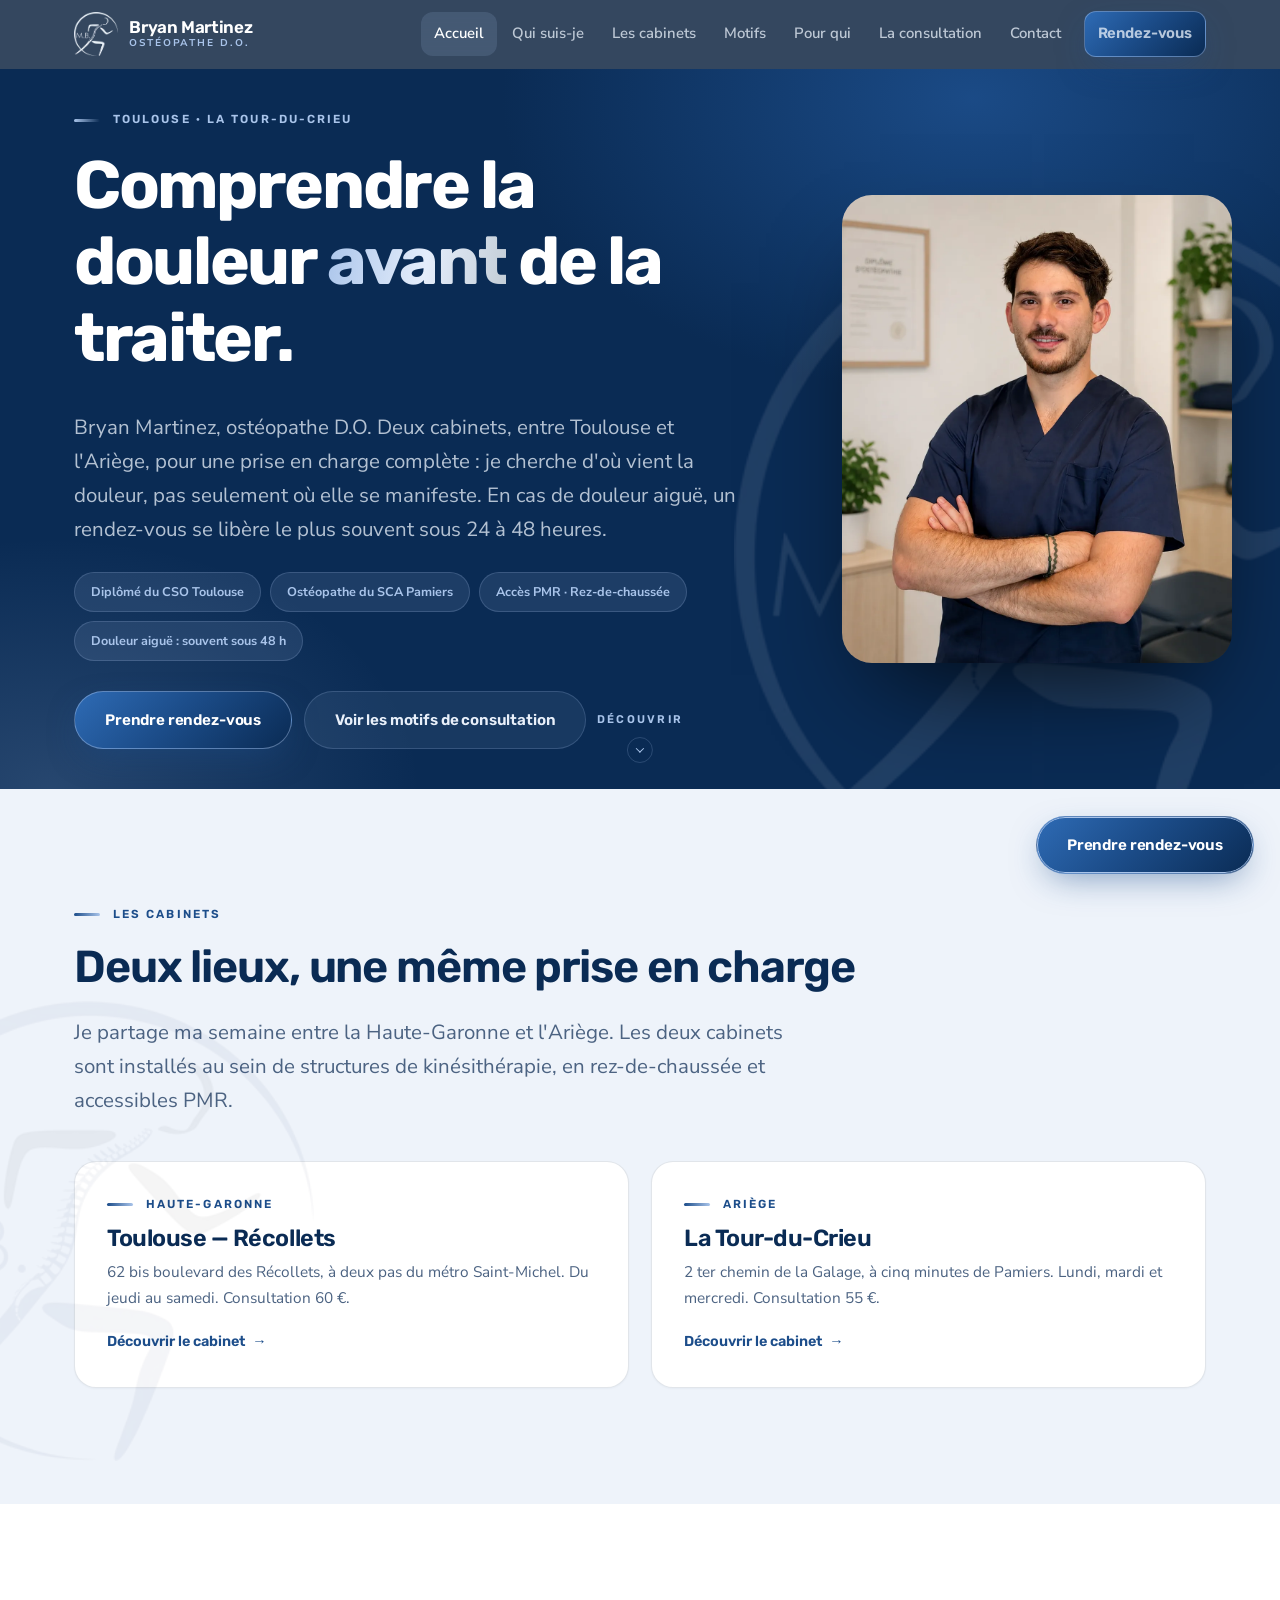
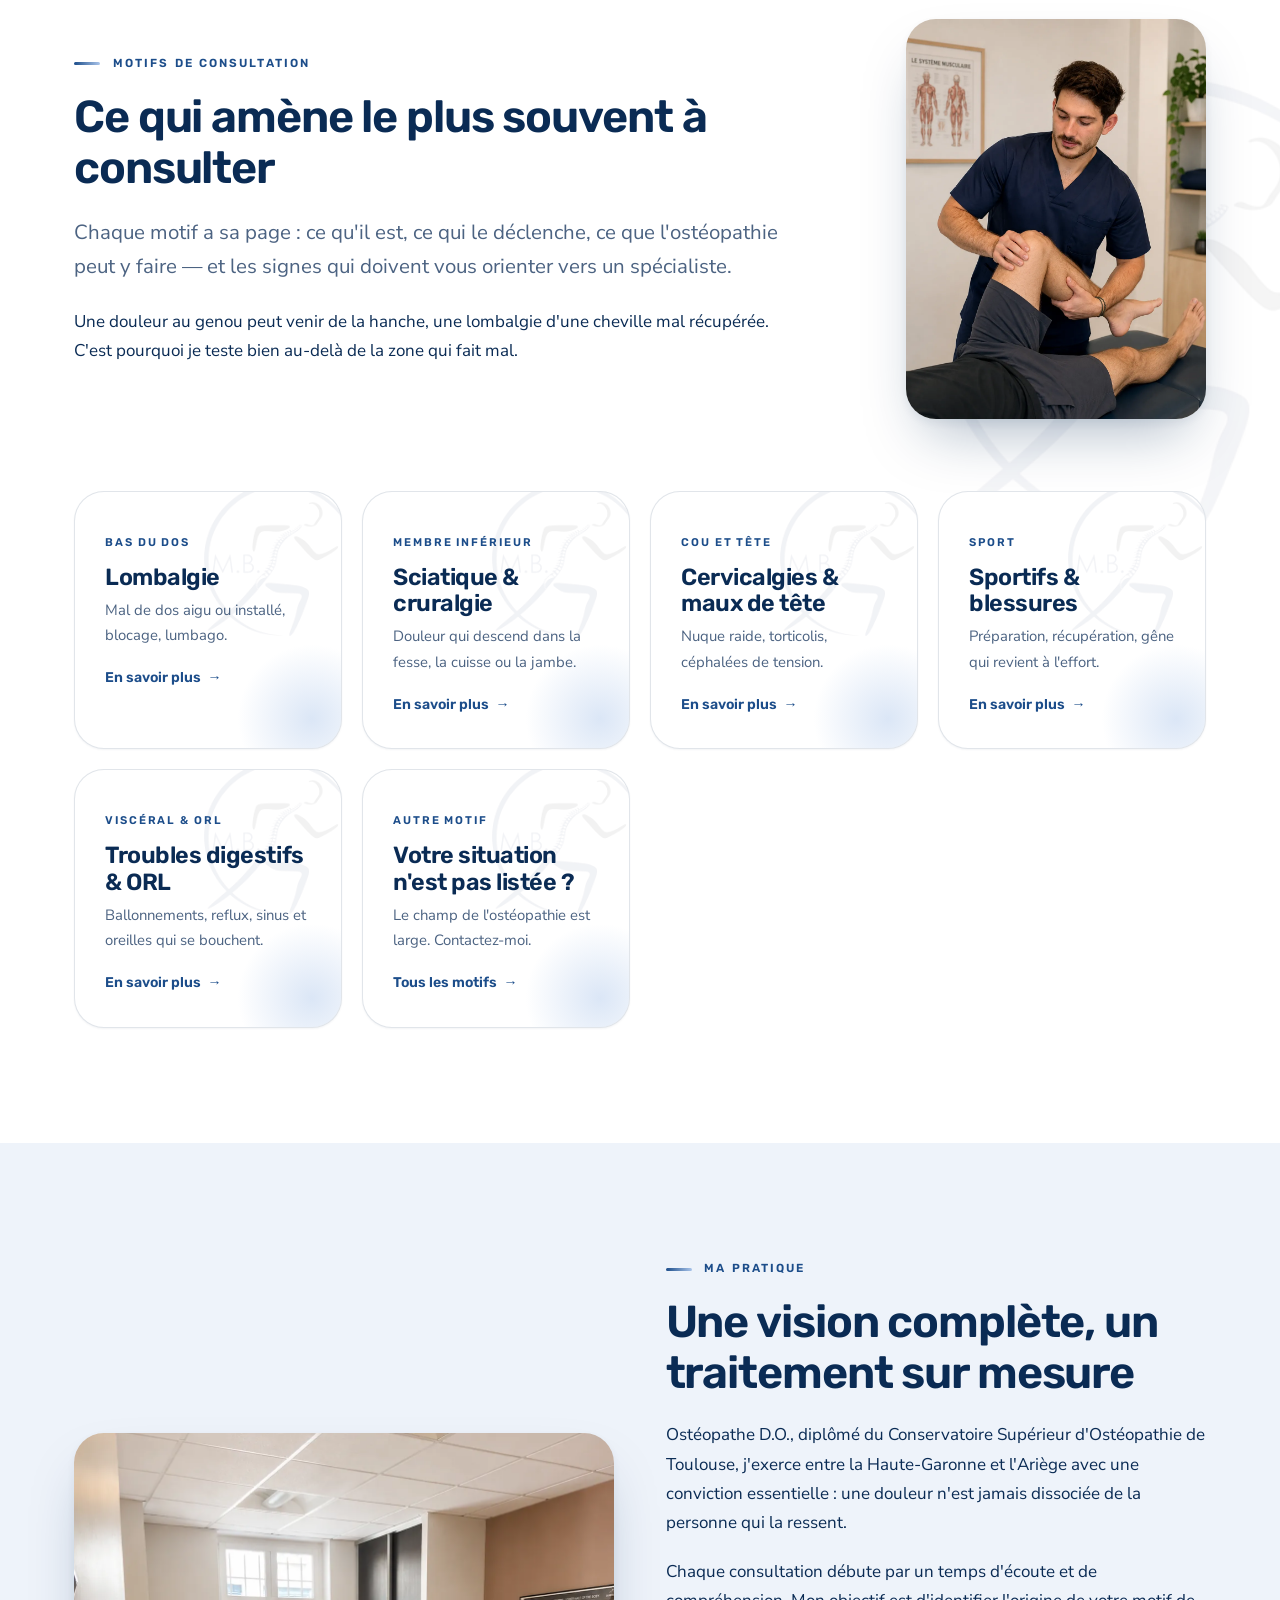
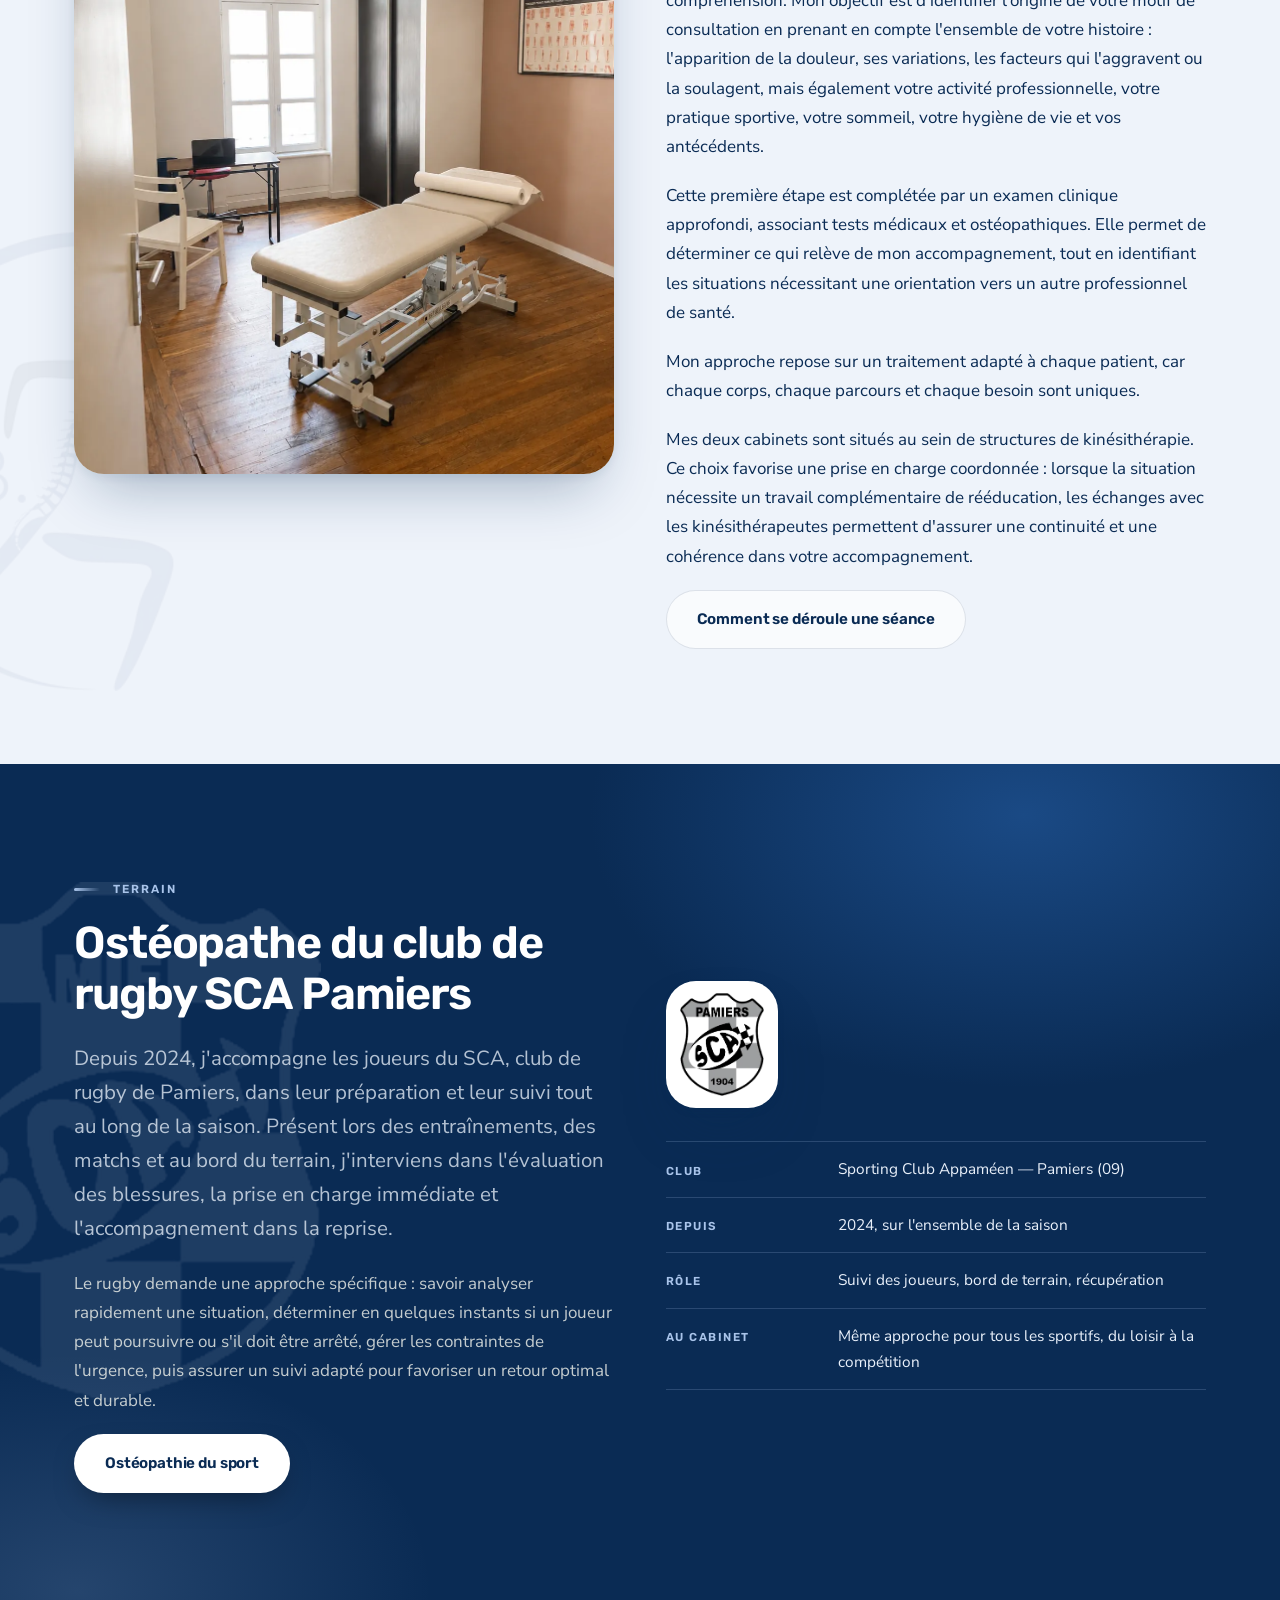
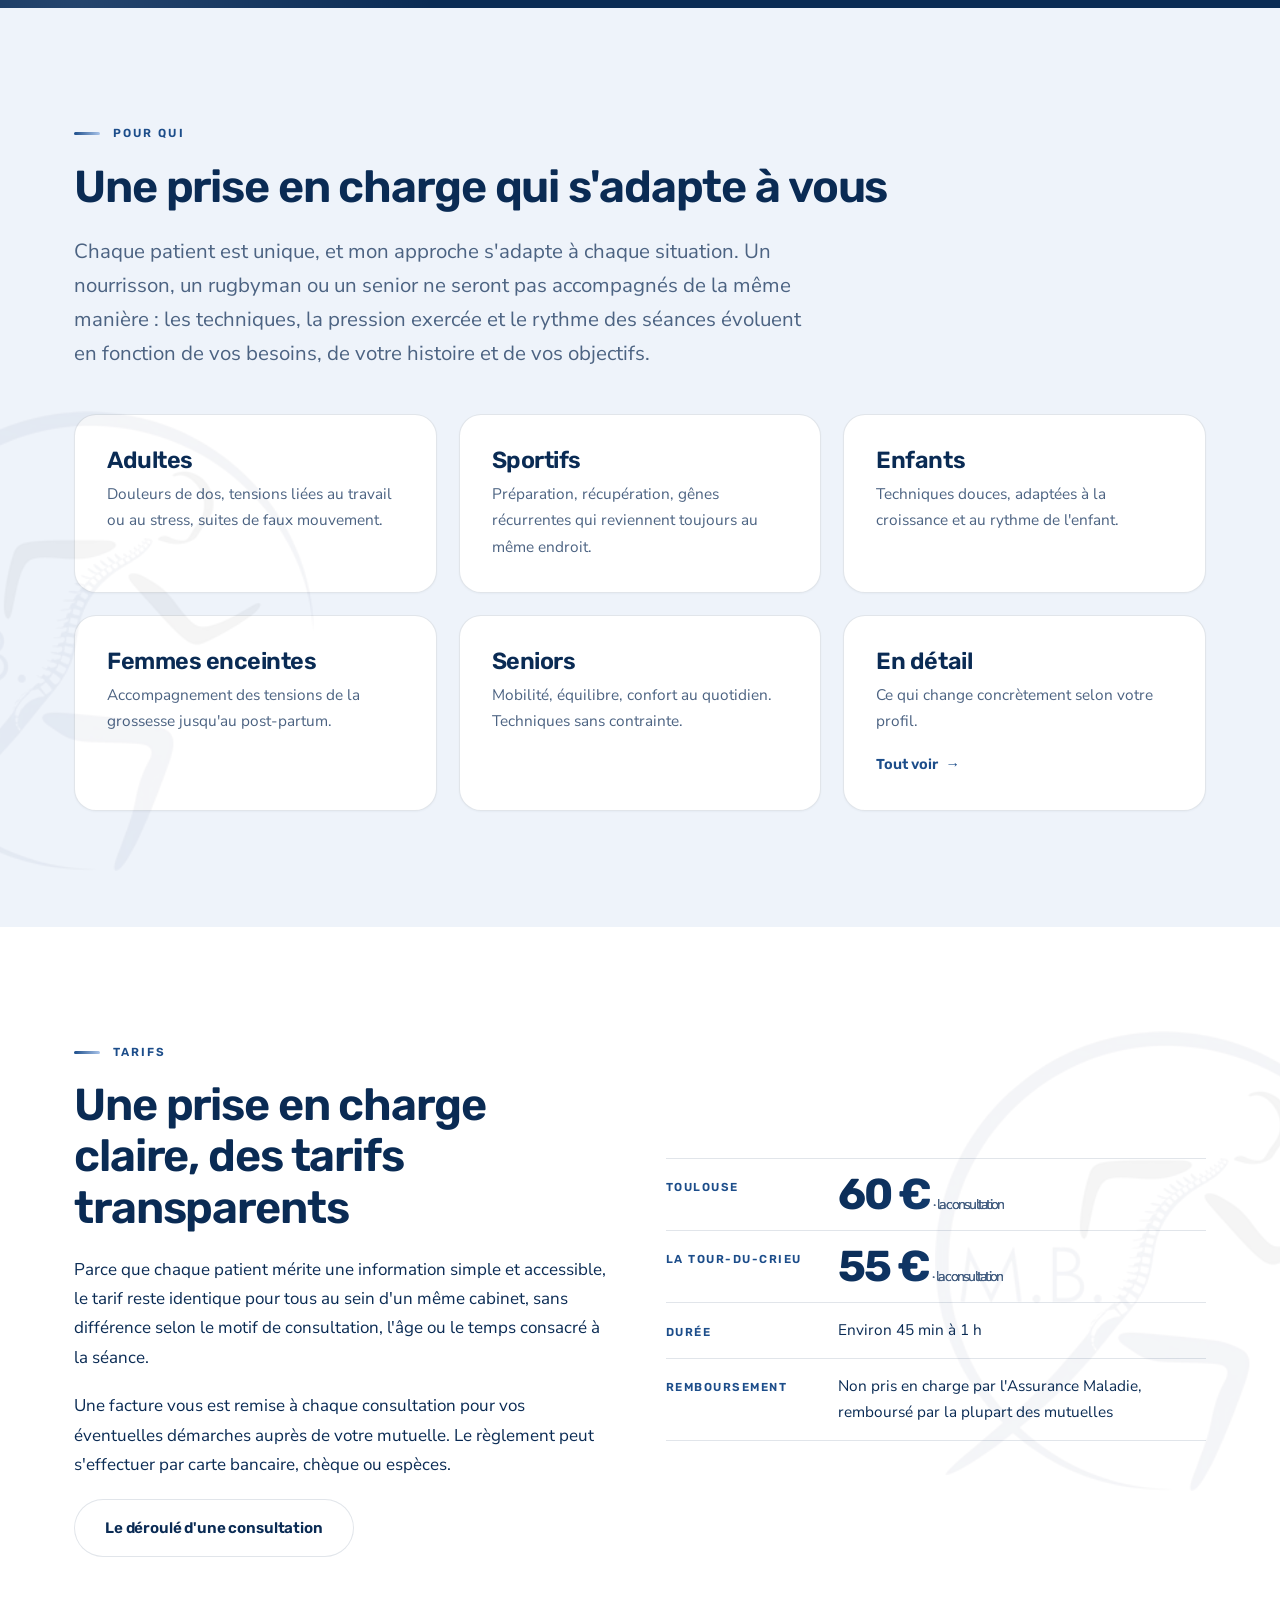
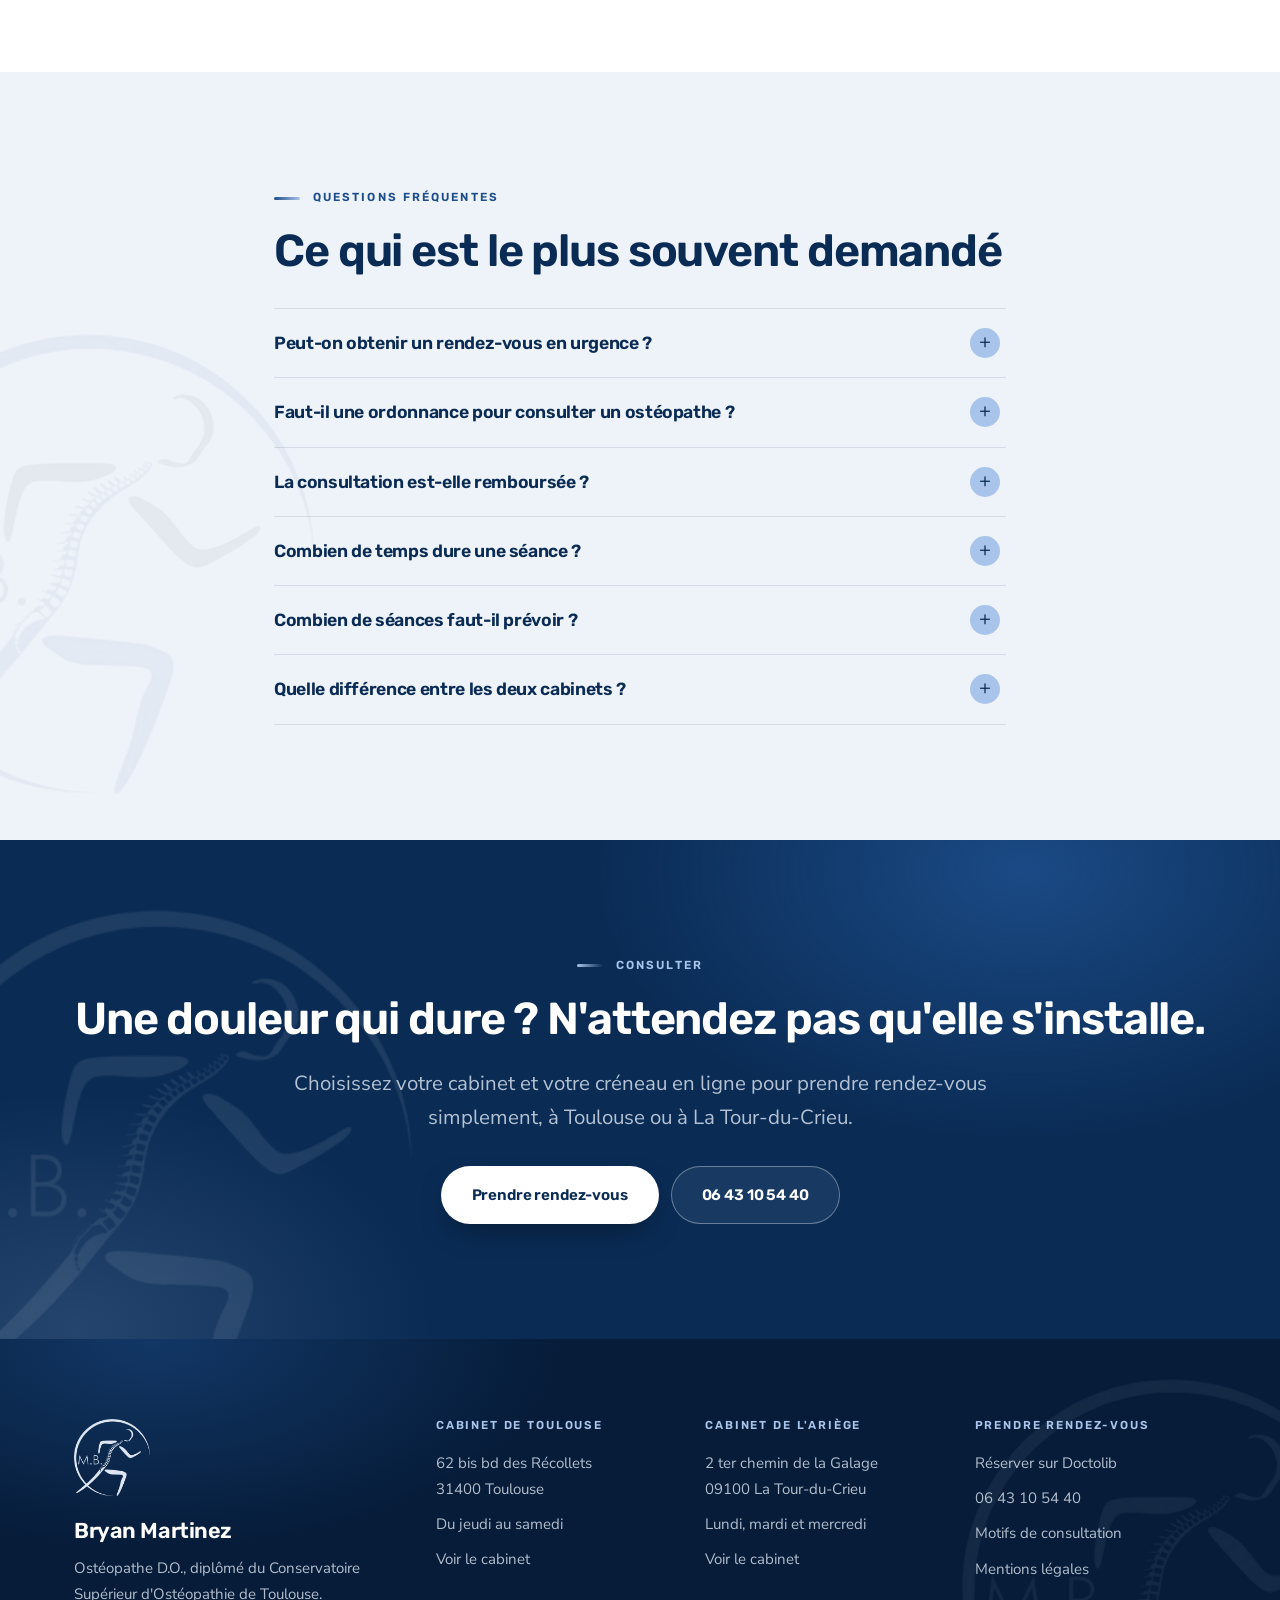
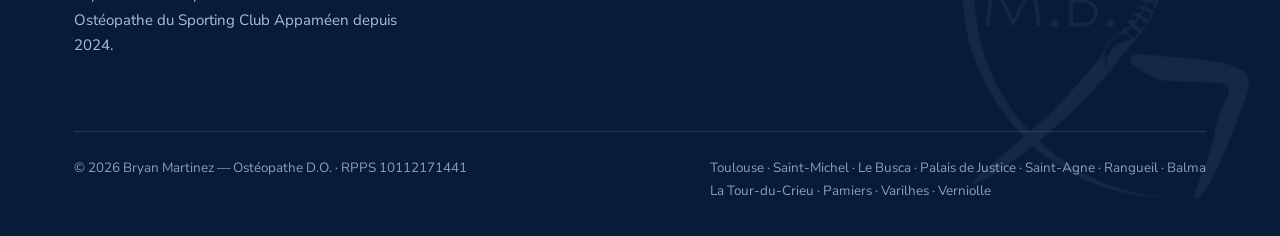
==== index.html @ 432ead1c "Add files via upload" ====
<!DOCTYPE html>
<html lang="fr">
<head>
<meta charset="utf-8">
<meta name="viewport" content="width=device-width, initial-scale=1">
<title>Ostéopathe à Toulouse et La Tour-du-Crieu | Bryan Martinez D.O.</title>
<meta name="description" content="Ostéopathe D.O. à Toulouse (Récollets) et La Tour-du-Crieu (09). Rendez-vous en ligne, souvent sous 24 à 48 h en cas de douleur aiguë. Ostéopathe du SCA Pamiers.">
<link rel="canonical" href="https://bryanmartinez-osteopathe.fr/index.html">
<meta name="robots" content="index, follow, max-snippet:-1, max-image-preview:large">
<meta name="author" content="Bryan Martinez">
<meta name="geo.region" content="FR-OCC">

<meta property="og:type" content="website">
<meta property="og:locale" content="fr_FR">
<meta property="og:site_name" content="Bryan Martinez — Ostéopathe D.O.">
<meta property="og:title" content="Ostéopathe à Toulouse et La Tour-du-Crieu | Bryan Martinez D.O.">
<meta property="og:description" content="Ostéopathe D.O. à Toulouse (Récollets) et La Tour-du-Crieu (09). Rendez-vous en ligne, souvent sous 24 à 48 h en cas de douleur aiguë. Ostéopathe du SCA Pamiers.">
<meta property="og:url" content="https://bryanmartinez-osteopathe.fr/index.html">
<meta property="og:image" content="https://bryanmartinez-osteopathe.fr/assets/bryan-martinez-osteopathe.jpg">
<meta name="twitter:card" content="summary_large_image">

<link rel="preconnect" href="https://fonts.googleapis.com">
<link rel="preconnect" href="https://fonts.gstatic.com" crossorigin>
<link href="https://fonts.googleapis.com/css2?family=Rubik:wght@400;500;600;700&family=Nunito+Sans:opsz,wght@6..12,400;6..12,600;6..12,700&display=swap" rel="stylesheet">
<link rel="preload" as="style" href="assets/styles.css">
<link rel="stylesheet" href="assets/styles.css">
<link rel="icon" type="image/webp" href="assets/favicon.webp">

<script type="application/ld+json">{
  "@context":"https://schema.org",
  "@type":"Physician",
  "@id":"https://bryanmartinez-osteopathe.fr/#bryan-martinez",
  "name":"Bryan Martinez",
  "honorificSuffix":"Ostéopathe D.O.",
  "jobTitle":"Ostéopathe D.O.",
  "medicalSpecialty":"Osteopathic",
  "image":"https://bryanmartinez-osteopathe.fr/assets/bryan-martinez-osteopathe.jpg",
  "url":"https://bryanmartinez-osteopathe.fr/",
  "telephone":"+33643105440",
  "alumniOf":{"@type":"CollegeOrUniversity","name":"Conservatoire Supérieur d'Ostéopathie de Toulouse"},
  "identifier":{"@type":"PropertyValue","name":"RPPS","value":"10112171441"},
  "areaServed":["Toulouse","Balma","Rangueil","La Tour-du-Crieu","Pamiers","Varilhes","Verniolle"],
  "worksFor":[{"@id":"https://bryanmartinez-osteopathe.fr/#cabinet-toulouse"},{"@id":"https://bryanmartinez-osteopathe.fr/#cabinet-latourducrieu"}],
  "memberOf":{"@type":"SportsTeam","name":"Sporting Club Appaméen","location":"Pamiers, Ariège"},
  "knowsAbout":["Ostéopathie","Lombalgie","Sciatique","Cervicalgie","Ostéopathie du sport","Ostéopathie viscérale"],
  "sameAs":["https://www.doctolib.fr/osteopathe/toulouse/bryan-martinez"]
}</script>
<script type="application/ld+json">{
  "@context":"https://schema.org",
  "@type":["MedicalClinic","LocalBusiness"],
  "@id":"https://bryanmartinez-osteopathe.fr/#cabinet-toulouse",
  "name":"Bryan Martinez — Ostéopathe D.O. Toulouse Récollets",
  "medicalSpecialty":"Osteopathic",
  "image":"https://bryanmartinez-osteopathe.fr/assets/cabinet-osteopathie-toulouse-recollets-salle.jpg",
  "url":"https://bryanmartinez-osteopathe.fr/cabinet-toulouse.html",
  "telephone":"+33643105440",
  "priceRange":"60 €",
  "currenciesAccepted":"EUR",
  "isAccessibleForFree":false,
  "address":{"@type":"PostalAddress","streetAddress":"62 bis boulevard des Récollets",
    "addressLocality":"Toulouse","postalCode":"31400","addressRegion":"Occitanie","addressCountry":"FR"},
  "geo":{"@type":"GeoCoordinates","latitude":43.5793,"longitude":1.4460},
  "openingHoursSpecification":[
    {"@type":"OpeningHoursSpecification","dayOfWeek":["Thursday","Friday","Saturday"]}
  ],
  "areaServed":["Toulouse","Saint-Michel","Le Busca","Palais de Justice","Saint-Agne","Rangueil","Empalot","Croix-de-Pierre","Balma"],
  "availableService":{"@type":"MedicalTherapy","name":"Consultation d'ostéopathie"},
  "potentialAction":{"@type":"ReserveAction","target":"https://www.doctolib.fr/osteopathe/toulouse/bryan-martinez"},
  "sameAs":["https://www.doctolib.fr/osteopathe/toulouse/bryan-martinez"]
}</script>
<script type="application/ld+json">{
  "@context":"https://schema.org",
  "@type":["MedicalClinic","LocalBusiness"],
  "@id":"https://bryanmartinez-osteopathe.fr/#cabinet-latourducrieu",
  "name":"Bryan Martinez — Ostéopathe D.O. La Tour-du-Crieu",
  "medicalSpecialty":"Osteopathic",
  "image":"https://bryanmartinez-osteopathe.fr/assets/cabinet-osteopathie-la-tour-du-crieu-salle.jpg",
  "url":"https://bryanmartinez-osteopathe.fr/cabinet-la-tour-du-crieu.html",
  "telephone":"+33643105440",
  "priceRange":"55 €",
  "currenciesAccepted":"EUR",
  "address":{"@type":"PostalAddress","streetAddress":"2 ter chemin de la Galage",
    "addressLocality":"La Tour-du-Crieu","postalCode":"09100","addressRegion":"Occitanie","addressCountry":"FR"},
  "geo":{"@type":"GeoCoordinates","latitude":43.1128,"longitude":1.6428},
  "openingHoursSpecification":[
    {"@type":"OpeningHoursSpecification","dayOfWeek":["Monday","Tuesday","Wednesday"]}
  ],
  "areaServed":["La Tour-du-Crieu","Pamiers","Varilhes","Verniolle","Saint-Jean-du-Falga"],
  "availableService":{"@type":"MedicalTherapy","name":"Consultation d'ostéopathie"},
  "potentialAction":{"@type":"ReserveAction","target":"https://www.doctolib.fr/osteopathe/toulouse/bryan-martinez"},
  "sameAs":["https://www.doctolib.fr/osteopathe/toulouse/bryan-martinez"]
}</script>
<script type="application/ld+json">{"@context":"https://schema.org","@type":"FAQPage","mainEntity":[{"@type":"Question","name":"Peut-on obtenir un rendez-vous en urgence ?","acceptedAnswer":{"@type":"Answer","text":"Je ne bloque pas de créneaux réservés à l'urgence, mais en pratique une douleur aiguë trouve le plus souvent une place sous 24 à 48 heures. Les disponibilités réelles des deux cabinets sont visibles en direct sur Doctolib, y compris les annulations de dernière minute. Attention toutefois : une véritable urgence médicale — traumatisme important, perte de force, douleur thoracique, fièvre élevée — relève du 15 ou des urgences, pas de l'ostéopathie."}},{"@type":"Question","name":"Faut-il une ordonnance pour consulter un ostéopathe ?","acceptedAnswer":{"@type":"Answer","text":"Non. L'ostéopathie est une profession à accès direct : vous pouvez prendre rendez-vous sans passer par votre médecin. Cela ne remplace pas un avis médical, et je vous réoriente vers un spécialiste lorsque c'est nécessaire."}},{"@type":"Question","name":"La consultation est-elle remboursée ?","acceptedAnswer":{"@type":"Answer","text":"L'Assurance Maladie ne rembourse pas l'ostéopathie, mais la grande majorité des mutuelles prennent en charge tout ou partie de la séance, souvent entre 3 et 5 consultations par an. Une facture vous est remise à chaque séance pour votre remboursement."}},{"@type":"Question","name":"Combien de temps dure une séance ?","acceptedAnswer":{"@type":"Answer","text":"Comptez environ 45 minutes à une heure, échange initial et examen compris. Le temps nécessaire pour comprendre avant de traiter."}},{"@type":"Question","name":"Combien de séances faut-il prévoir ?","acceptedAnswer":{"@type":"Answer","text":"Cela dépend entièrement de votre situation. Une gêne récente se règle souvent en une à deux séances ; une douleur installée depuis des mois demande généralement un suivi plus progressif. Je vous donne mon avis dès la fin de la première consultation."}},{"@type":"Question","name":"Quelle différence entre les deux cabinets ?","acceptedAnswer":{"@type":"Answer","text":"Aucune sur la prise en charge : même matériel, même approche. Le cabinet de Toulouse se trouve boulevard des Récollets, à côté du métro Saint-Michel, et j'y consulte du jeudi au samedi. Celui de La Tour-du-Crieu, en Ariège, est ouvert le lundi, le mardi et le mercredi."}}]}</script>
</head>
<body>

<div class="progression" aria-hidden="true"></div>

<header class="entete">
  <div class="entete-in">
    <a class="logo" href="index.html">
      <img src="assets/logo-entete.webp" alt="Logo de Bryan Martinez, ostéopathe D.O." width="44" height="44">
      <span class="logo-txt"><b>Bryan Martinez</b><span>Ostéopathe D.O.</span></span>
    </a>
    <button class="burger" aria-expanded="false" aria-label="Ouvrir le menu" aria-controls="menu-principal">
      <span></span><span></span><span></span>
    </button>
    <nav class="nav" id="menu-principal" aria-label="Navigation principale">
      <a href="index.html" aria-current="page">Accueil</a>
      <a href="qui-suis-je.html">Qui suis-je</a>
      <a href="cabinets.html">Les cabinets</a>
      <a href="motifs.html">Motifs</a>
      <a href="pour-qui.html">Pour qui</a>
      <a href="consultation.html">La consultation</a>
      <a href="contact.html">Contact</a>
      <a class="btn btn-primaire" style="margin-left:8px" href="https://www.doctolib.fr/osteopathe/toulouse/bryan-martinez" target="_blank" rel="noopener">Rendez-vous</a>
    </nav>
  </div>
</header>


<main>

<section class="hero hero-plein">
  <div class="hero-scene">
    <div class="hero-grille">
      <div>
        <span class="eyebrow reveal">Toulouse · La Tour-du-Crieu</span>
        <h1 class="reveal d1">Comprendre la douleur <em>avant</em> de la traiter.</h1>
        <p class="lead reveal d2">Bryan Martinez, ostéopathe D.O. Deux cabinets, entre Toulouse et l'Ariège,
        pour une prise en charge complète : je cherche d'où vient la douleur, pas seulement où elle se manifeste.
        En cas de douleur aiguë, un rendez-vous se libère le plus souvent sous 24 à 48 heures.</p>
        <div class="hero-meta reveal d2">
          <span class="puce">Diplômé du CSO Toulouse</span>
          <span class="puce">Ostéopathe du SCA Pamiers</span>
          <span class="puce">Accès PMR · Rez-de-chaussée</span>
          <span class="puce">Douleur aiguë : souvent sous 48 h</span>
        </div>
        <div class="btns reveal d3">
          <a class="btn btn-primaire" href="https://www.doctolib.fr/osteopathe/toulouse/bryan-martinez" target="_blank" rel="noopener">Prendre rendez-vous</a>
          <a class="btn btn-ghost" href="motifs.html">Voir les motifs de consultation</a>
        </div>
      </div>
      <div class="medaillon reveal d1">
        <picture><source srcset="assets/bryan-martinez-osteopathe.webp" type="image/webp"><img src="assets/bryan-martinez-osteopathe.jpg" alt="Bryan Martinez, ostéopathe D.O. à Toulouse et La Tour-du-Crieu" width="1086" height="1448" fetchpriority="high"></picture>
      </div>
    </div>
    <a class="hero-invite" href="#suite">Découvrir<i></i></a>
  </div>
</section>

<section id="suite">
  <div class="wrap">
    <span class="eyebrow reveal">Les cabinets</span>
    <h2 class="reveal">Deux lieux, une même prise en charge</h2>
    <p class="lead reveal d1">Je partage ma semaine entre la Haute-Garonne et l'Ariège.
    Les deux cabinets sont installés au sein de structures de kinésithérapie, en rez-de-chaussée et accessibles PMR.</p>
    <div class="grille g2" style="margin-top:44px">
      <a class="carte reveal d1" href="cabinet-toulouse.html">
        <span class="eyebrow" style="margin-bottom:.7rem">Haute-Garonne</span>
        <h3>Toulouse — Récollets</h3>
        <p>62 bis boulevard des Récollets, à deux pas du métro Saint-Michel. Du jeudi au samedi. Consultation 60 €.</p>
        <span class="fleche">Découvrir le cabinet</span>
      </a>
      <a class="carte reveal d2" href="cabinet-la-tour-du-crieu.html">
        <span class="eyebrow" style="margin-bottom:.7rem">Ariège</span>
        <h3>La Tour-du-Crieu</h3>
        <p>2 ter chemin de la Galage, à cinq minutes de Pamiers. Lundi, mardi et mercredi. Consultation 55 €.</p>
        <span class="fleche">Découvrir le cabinet</span>
      </a>
    </div>
  </div>
</section>

<section class="sec-paper2">
  <div class="wrap">
    <div class="duo duo-photo-petite" style="margin-bottom:clamp(44px,6vw,72px)">
      <div class="reveal">
        <span class="eyebrow">Motifs de consultation</span>
        <h2>Ce qui amène le plus souvent à consulter</h2>
        <p class="lead">Chaque motif a sa page : ce qu'il est, ce qui le déclenche, ce que l'ostéopathie
        peut y faire — et les signes qui doivent vous orienter vers un spécialiste.</p>
        <p>Une douleur au genou peut venir de la hanche, une lombalgie d'une cheville mal récupérée.
        C'est pourquoi je teste bien au-delà de la zone qui fait mal.</p>
      </div>
      <div class="reveal d1"><picture><source srcset="assets/bryan-martinez-osteopathe-consultation.webp" type="image/webp"><img src="assets/bryan-martinez-osteopathe-consultation.jpg" alt="Bryan Martinez, ostéopathe, mobilise le genou d'un patient au cours d'une consultation" width="1086" height="1448" loading="lazy" decoding="async"></picture></div>
    </div>
    <div class="flottants reveal" style="margin-top:0">
      <a class="flottant" href="motif-lombalgie.html">
        <span class="zone">Bas du dos</span><h3>Lombalgie</h3>
        <p>Mal de dos aigu ou installé, blocage, lumbago.</p><span class="fleche">En savoir plus</span>
      </a>
      <a class="flottant" href="motif-sciatique-cruralgie.html">
        <span class="zone">Membre inférieur</span><h3>Sciatique &amp; cruralgie</h3>
        <p>Douleur qui descend dans la fesse, la cuisse ou la jambe.</p><span class="fleche">En savoir plus</span>
      </a>
      <a class="flottant" href="motif-cervicalgies-maux-de-tete.html">
        <span class="zone">Cou et tête</span><h3>Cervicalgies &amp; maux de tête</h3>
        <p>Nuque raide, torticolis, céphalées de tension.</p><span class="fleche">En savoir plus</span>
      </a>
      <a class="flottant" href="motif-sportifs.html">
        <span class="zone">Sport</span><h3>Sportifs &amp; blessures</h3>
        <p>Préparation, récupération, gêne qui revient à l'effort.</p><span class="fleche">En savoir plus</span>
      </a>
      <a class="flottant" href="motif-digestif-orl.html">
        <span class="zone">Viscéral &amp; ORL</span><h3>Troubles digestifs &amp; ORL</h3>
        <p>Ballonnements, reflux, sinus et oreilles qui se bouchent.</p><span class="fleche">En savoir plus</span>
      </a>
      <a class="flottant" href="motifs.html">
        <span class="zone">Autre motif</span><h3>Votre situation n'est pas listée&nbsp;?</h3>
        <p>Le champ de l'ostéopathie est large. Contactez-moi.</p><span class="fleche">Tous les motifs</span>
      </a>
    </div>
  </div>
</section>

<section>
  <div class="wrap duo">
    <div class="reveal">
      <picture><source srcset="assets/cabinet-osteopathie-toulouse-recollets-salle.webp" type="image/webp"><img src="assets/cabinet-osteopathie-toulouse-recollets-salle.jpg" alt="Salle de consultation du cabinet d'ostéopathie de Toulouse Récollets" width="1086" height="1289" loading="lazy" decoding="async"></picture>
    </div>
    <div class="reveal d1">
      <span class="eyebrow">Ma pratique</span>
      <h2>Une vision complète, un traitement sur mesure</h2>
      <p>Ostéopathe D.O., diplômé du Conservatoire Supérieur d'Ostéopathie de Toulouse, j'exerce entre
      la Haute-Garonne et l'Ariège avec une conviction essentielle : une douleur n'est jamais dissociée
      de la personne qui la ressent.</p>
      <p>Chaque consultation débute par un temps d'écoute et de compréhension. Mon objectif est
      d'identifier l'origine de votre motif de consultation en prenant en compte l'ensemble de votre
      histoire : l'apparition de la douleur, ses variations, les facteurs qui l'aggravent ou la soulagent,
      mais également votre activité professionnelle, votre pratique sportive, votre sommeil, votre
      hygiène de vie et vos antécédents.</p>
      <p>Cette première étape est complétée par un examen clinique approfondi, associant tests médicaux
      et ostéopathiques. Elle permet de déterminer ce qui relève de mon accompagnement, tout en
      identifiant les situations nécessitant une orientation vers un autre professionnel de santé.</p>
      <p>Mon approche repose sur un traitement adapté à chaque patient, car chaque corps, chaque parcours
      et chaque besoin sont uniques.</p>
      <p>Mes deux cabinets sont situés au sein de structures de kinésithérapie. Ce choix favorise une
      prise en charge coordonnée : lorsque la situation nécessite un travail complémentaire de
      rééducation, les échanges avec les kinésithérapeutes permettent d'assurer une continuité et une
      cohérence dans votre accompagnement.</p>
      <a class="btn btn-ghost" href="consultation.html">Comment se déroule une séance</a>
    </div>
  </div>
</section>

<section class="sec-pin sec-sca">
  <div class="wrap duo">
    <div>
      <span class="eyebrow reveal">Terrain</span>
      <h2 class="reveal">Ostéopathe du club de rugby SCA Pamiers</h2>
      <p class="lead reveal d1">Depuis 2024, j'accompagne les joueurs du SCA, club de rugby de Pamiers,
      dans leur préparation et leur suivi tout au long de la saison. Présent lors des entraînements, des
      matchs et au bord du terrain, j'interviens dans l'évaluation des blessures, la prise en charge
      immédiate et l'accompagnement dans la reprise.</p>
      <p class="reveal d1" style="color:rgba(237,239,233,.82)">Le rugby demande une approche spécifique :
      savoir analyser rapidement une situation, déterminer en quelques instants si un joueur peut
      poursuivre ou s'il doit être arrêté, gérer les contraintes de l'urgence, puis assurer un suivi
      adapté pour favoriser un retour optimal et durable.</p>
      <div class="btns reveal d2"><a class="btn btn-clair" href="motif-sportifs.html">Ostéopathie du sport</a></div>
    </div>
    <div class="reveal d1">
      <a class="lien-sca" href="https://www.sca-pamiers.com/" target="_blank" rel="noopener"><img class="badge-sca" src="assets/sca-badge.webp" alt="Logo du Sporting Club Appaméen, club de rugby de Pamiers" width="193" height="237" loading="lazy"></a>
      <ul class="infos" style="margin-top:0">
        <li><strong>Club</strong> Sporting Club Appaméen — Pamiers (09)</li>
        <li><strong>Depuis</strong> 2024, sur l'ensemble de la saison</li>
        <li><strong>Rôle</strong> Suivi des joueurs, bord de terrain, récupération</li>
        <li><strong>Au cabinet</strong> Même approche pour tous les sportifs, du loisir à la compétition</li>
      </ul>
    </div>
  </div>
</section>

<section>
  <div class="wrap">
    <span class="eyebrow reveal">Pour qui</span>
    <h2 class="reveal">Une prise en charge qui s'adapte à vous</h2>
    <p class="lead reveal d1">Chaque patient est unique, et mon approche s'adapte à chaque situation.
    Un nourrisson, un rugbyman ou un senior ne seront pas accompagnés de la même manière : les techniques,
    la pression exercée et le rythme des séances évoluent en fonction de vos besoins, de votre histoire
    et de vos objectifs.</p>
    <div class="grille g3" style="margin-top:44px">
      <div class="carte reveal d1"><h3>Adultes</h3><p>Douleurs de dos, tensions liées au travail ou au stress, suites de faux mouvement.</p></div>
      <div class="carte reveal d1"><h3>Sportifs</h3><p>Préparation, récupération, gênes récurrentes qui reviennent toujours au même endroit.</p></div>
      <div class="carte reveal d2"><h3>Enfants</h3><p>Techniques douces, adaptées à la croissance et au rythme de l'enfant.</p></div>
      <div class="carte reveal d2"><h3>Femmes enceintes</h3><p>Accompagnement des tensions de la grossesse jusqu'au post-partum.</p></div>
      <div class="carte reveal d3"><h3>Seniors</h3><p>Mobilité, équilibre, confort au quotidien. Techniques sans contrainte.</p></div>
      <a class="carte reveal d3" href="pour-qui.html"><h3>En détail</h3><p>Ce qui change concrètement selon votre profil.</p><span class="fleche">Tout voir</span></a>
    </div>
  </div>
</section>

<section class="sec-paper2">
  <div class="wrap">
    <div class="duo">
      <div class="reveal">
        <span class="eyebrow">Tarifs</span>
        <h2>Une prise en charge claire, des tarifs transparents</h2>
        <p>Parce que chaque patient mérite une information simple et accessible, le tarif reste identique
        pour tous au sein d'un même cabinet, sans différence selon le motif de consultation, l'âge ou le
        temps consacré à la séance.</p>
        <p>Une facture vous est remise à chaque consultation pour vos éventuelles démarches auprès de
        votre mutuelle. Le règlement peut s'effectuer par carte bancaire, chèque ou espèces.</p>
        <a class="btn btn-ghost" href="consultation.html">Le déroulé d'une consultation</a>
      </div>
      <div class="reveal d1">
        <ul class="infos" style="margin-top:0">
          <li><strong>Toulouse</strong> <span class="prix">60 €<small> · la consultation</small></span></li>
          <li><strong>La Tour-du-Crieu</strong> <span class="prix">55 €<small> · la consultation</small></span></li>
          <li><strong>Durée</strong> Environ 45 min à 1 h</li>
          <li><strong>Remboursement</strong> Non pris en charge par l'Assurance Maladie, remboursé par la plupart des mutuelles</li>
        </ul>
      </div>
    </div>
  </div>
</section>

<section>
  <div class="wrap-etroit">
    <span class="eyebrow reveal">Questions fréquentes</span>
    <h2 class="reveal">Ce qui est le plus souvent demandé</h2>
    <div class="faq reveal">
<details><summary>Peut-on obtenir un rendez-vous en urgence ?</summary><div class="rep"><p>Je ne bloque pas de créneaux réservés à l'urgence, mais en pratique une douleur aiguë trouve le plus souvent une place sous 24 à 48 heures. Les disponibilités réelles des deux cabinets sont visibles en direct sur Doctolib, y compris les annulations de dernière minute. Attention toutefois : une véritable urgence médicale — traumatisme important, perte de force, douleur thoracique, fièvre élevée — relève du 15 ou des urgences, pas de l'ostéopathie.</p></div></details>
<details><summary>Faut-il une ordonnance pour consulter un ostéopathe ?</summary><div class="rep"><p>Non. L'ostéopathie est une profession à accès direct : vous pouvez prendre rendez-vous sans passer par votre médecin. Cela ne remplace pas un avis médical, et je vous réoriente vers un spécialiste lorsque c'est nécessaire.</p></div></details>
<details><summary>La consultation est-elle remboursée ?</summary><div class="rep"><p>L'Assurance Maladie ne rembourse pas l'ostéopathie, mais la grande majorité des mutuelles prennent en charge tout ou partie de la séance, souvent entre 3 et 5 consultations par an. Une facture vous est remise à chaque séance pour votre remboursement.</p></div></details>
<details><summary>Combien de temps dure une séance ?</summary><div class="rep"><p>Comptez environ 45 minutes à une heure, échange initial et examen compris. Le temps nécessaire pour comprendre avant de traiter.</p></div></details>
<details><summary>Combien de séances faut-il prévoir ?</summary><div class="rep"><p>Cela dépend entièrement de votre situation. Une gêne récente se règle souvent en une à deux séances ; une douleur installée depuis des mois demande généralement un suivi plus progressif. Je vous donne mon avis dès la fin de la première consultation.</p></div></details>
<details><summary>Quelle différence entre les deux cabinets ?</summary><div class="rep"><p>Aucune sur la prise en charge : même matériel, même approche. Le cabinet de Toulouse se trouve boulevard des Récollets, à côté du métro Saint-Michel, et j'y consulte du jeudi au samedi. Celui de La Tour-du-Crieu, en Ariège, est ouvert le lundi, le mardi et le mercredi.</p></div></details>
</div>
  </div>
</section>

<section class="sec-pin">
  <div class="wrap cta-bande">
    <span class="eyebrow reveal">Consulter</span>
    <h2 class="reveal">Une douleur qui dure ? N'attendez pas qu'elle s'installe.</h2>
    <p class="lead reveal d1">Choisissez votre cabinet et votre créneau en ligne pour prendre rendez-vous
    simplement, à Toulouse ou à La Tour-du-Crieu.</p>
    <div class="btns reveal d2" style="justify-content:center">
      <a class="btn btn-clair" href="https://www.doctolib.fr/osteopathe/toulouse/bryan-martinez" target="_blank" rel="noopener">Prendre rendez-vous</a>
      <a class="btn btn-ghost" style="border-color:rgba(255,255,255,.35);color:#fff" href="tel:+33643105440">06 43 10 54 40</a>
    </div>
  </div>
</section>

</main>

<footer class="pied">
  <div class="wrap">
    <div class="pied-grille">
      <div>
        <img class="pied-logo" src="assets/logo-pied.webp" alt="" width="76" height="77" loading="lazy">
        <div class="marque">Bryan Martinez</div>
        <p>Ostéopathe D.O., diplômé du Conservatoire Supérieur d'Ostéopathie de Toulouse.<br>
        Ostéopathe du Sporting Club Appaméen depuis 2024.</p>
      </div>
      <div>
        <h4>Cabinet de Toulouse</h4>
        <ul>
          <li>62 bis bd des Récollets<br>31400 Toulouse</li>
          <li>Du jeudi au samedi</li>
          <li><a href="cabinet-toulouse.html">Voir le cabinet</a></li>
        </ul>
      </div>
      <div>
        <h4>Cabinet de l'Ariège</h4>
        <ul>
          <li>2 ter chemin de la Galage<br>09100 La Tour-du-Crieu</li>
          <li>Lundi, mardi et mercredi</li>
          <li><a href="cabinet-la-tour-du-crieu.html">Voir le cabinet</a></li>
        </ul>
      </div>
      <div>
        <h4>Prendre rendez-vous</h4>
        <ul>
          <li><a href="https://www.doctolib.fr/osteopathe/toulouse/bryan-martinez" target="_blank" rel="noopener">Réserver sur Doctolib</a></li>
          <li><a href="tel:+33643105440">06 43 10 54 40</a></li>
          <li><a href="motifs.html">Motifs de consultation</a></li>
          <li><a href="mentions-legales.html">Mentions légales</a></li>
        </ul>
      </div>
    </div>
    <div class="pied-bas">
      <span>© <span id="annee">2026</span> Bryan Martinez — Ostéopathe D.O. · RPPS 10112171441</span>
      <span>Toulouse · Saint-Michel · Le Busca · Palais de Justice · Saint-Agne · Rangueil · Balma<br>La Tour-du-Crieu · Pamiers · Varilhes · Verniolle</span>
    </div>
  </div>
</footer>

<a class="btn btn-primaire rdv-flottant" href="https://www.doctolib.fr/osteopathe/toulouse/bryan-martinez" target="_blank" rel="noopener">
  Prendre rendez-vous
</a>

<script src="assets/script.js" defer></script>
<script>document.getElementById('annee').textContent=new Date().getFullYear();</script>
</body>
</html>
---- assets/styles.css ----
/* ==========================================================
   Bryan Martinez — Ostéopathe D.O.
   v3 : bleu marine dominant, typographie chaleureuse,
        héro plein écran rétractable, filigranes du logo.
   ========================================================== */

:root{
  --marine:#0A2B54;
  --marine-nuit:#061C39;
  --marine-2:#1C4D8A;
  --bleu-clair:#A9C4EA;
  --gris-bleute:#C3CDD6;
  --blanc:#FFFFFF;

  --papier:#EEF3FA;
  --encre:#0A2B54;
  --encre-doux:#4C6382;
  --clair:#E9F0FA;
  --clair-doux:rgba(233,240,250,.76);
  --ligne:rgba(10,43,84,.12);
  --ligne-nuit:rgba(169,196,234,.20);

  --titre:"Rubik",-apple-system,BlinkMacSystemFont,"Segoe UI",sans-serif;
  --sans:"Nunito Sans",-apple-system,BlinkMacSystemFont,"Segoe UI",sans-serif;

  --max:1180px;
  --r:22px;
  --r-l:30px;
  --ombre:0 2px 4px rgba(10,43,84,.04),0 14px 34px -14px rgba(10,43,84,.20);
  --ombre-forte:0 4px 8px rgba(10,43,84,.06),0 30px 60px -20px rgba(10,43,84,.34);
  --lueur:0 12px 34px -10px rgba(28,77,138,.55);
  --logo-clair:url("fil-clair.webp");
  --logo-marine:url("fil-marine.webp");
  --logo-sca:url("fil-sca.webp");
  --ease:cubic-bezier(.16,.84,.44,1);
  --rebond:cubic-bezier(.34,1.56,.64,1);
}

*,*::before,*::after{box-sizing:border-box}
html{scroll-behavior:smooth;-webkit-text-size-adjust:100%;overflow-x:clip}
body{
  margin:0;background:var(--papier);color:var(--encre);
  font-family:var(--sans);font-size:17px;line-height:1.72;font-weight:400;
  -webkit-font-smoothing:antialiased;overflow-x:clip;
}
img{max-width:100%;display:block;height:auto}
a{color:inherit}
::selection{background:var(--bleu-clair);color:var(--marine)}
:focus-visible{outline:2.5px solid var(--bleu-clair);outline-offset:3px;border-radius:8px}

/* ---------- Typographie ---------- */
h1,h2,h3,h4{font-family:var(--titre);font-weight:600;line-height:1.14;letter-spacing:-.025em;margin:0 0 .5em}
h1{font-size:clamp(2.4rem,5.6vw,4.2rem);font-weight:700;letter-spacing:-.035em}
h2{font-size:clamp(1.85rem,3.7vw,2.8rem)}
h3{font-size:clamp(1.2rem,2vw,1.46rem);letter-spacing:-.02em}
p{margin:0 0 1.15em}
.lead{font-size:clamp(1.07rem,1.6vw,1.28rem);color:var(--encre-doux);line-height:1.66;max-width:62ch}
strong{font-weight:700}
.eyebrow{
  font-family:var(--titre);font-size:.73rem;font-weight:600;letter-spacing:.18em;
  text-transform:uppercase;color:var(--marine-2);margin:0 0 1.1rem;display:block;
}
.eyebrow::before{
  content:"";display:inline-block;width:26px;height:3px;border-radius:3px;
  background:linear-gradient(90deg,var(--marine-2),var(--bleu-clair));
  vertical-align:middle;margin-right:.8rem;
}

/* ---------- Structure ---------- */
.wrap{max-width:var(--max);margin:0 auto;padding:0 24px}
.wrap-etroit{max-width:780px;margin:0 auto;padding:0 24px}
section{padding:clamp(66px,9vw,124px) 0;position:relative;overflow:hidden}
.sec-paper2{background:var(--blanc)}

.sec-pin,.ariane-bande,.pied{background:var(--marine)}
.sec-pin{color:var(--clair)}
.sec-pin h1,.sec-pin h2,.sec-pin h3,.hero h1,.hero h2,.hero h3{color:var(--blanc)}
.sec-pin .eyebrow,.hero .eyebrow{color:var(--bleu-clair)}
.sec-pin .eyebrow::before,.hero .eyebrow::before{background:linear-gradient(90deg,var(--bleu-clair),transparent)}
.sec-pin .lead,.hero .lead,.sec-pin p,.hero p{color:var(--clair-doux)}
.hero{color:var(--clair)}

.sec-pin::before{
  content:"";position:absolute;inset:0;pointer-events:none;z-index:0;
  background:
    radial-gradient(700px 440px at 80% 6%,rgba(28,77,138,.9),transparent 62%),
    radial-gradient(540px 360px at 6% 98%,rgba(169,196,234,.17),transparent 66%);
}
.sec-pin > *{position:relative;z-index:2}

/* ---------- Filigranes du logo ---------- */
main > section::after,.sec-pin::after,.hero-scene::after,.pied::after{
  content:"";position:absolute;pointer-events:none;z-index:0;
  background-repeat:no-repeat;background-size:contain;
}
main > section::after{
  width:min(460px,52vw);aspect-ratio:1;right:-9%;top:14%;opacity:.045;
  background-image:var(--logo-marine);
  animation:derive 26s ease-in-out infinite;
}
.hero:not(.hero-plein)::after{
  content:"";position:absolute;pointer-events:none;z-index:0;
  width:min(660px,72vw);aspect-ratio:1;right:-7%;top:-10%;opacity:.13;
  background:var(--logo-clair) no-repeat center/contain;
  animation:derive 28s ease-in-out infinite;
}
.hero-plein::after{display:none}
main > section:nth-of-type(even)::after{right:auto;left:-11%;top:auto;bottom:6%;animation-duration:32s;animation-direction:reverse}
.sec-sca::after{background-image:var(--logo-sca)!important;opacity:.10;width:min(400px,46vw)}
.lien-sca{display:inline-block;text-decoration:none;transition:transform .3s var(--rebond)}
.lien-sca:hover{transform:translateY(-3px)}
.badge-sca{
  width:112px;height:auto;box-sizing:border-box;padding:12px 14px;margin:0 0 24px;
  background:var(--blanc);border-radius:18px;box-shadow:0 16px 34px -14px rgba(0,0,0,.55);
}
.sec-pin::after{
  width:min(520px,60vw);aspect-ratio:1;left:-8%;bottom:-12%;opacity:.09;
  background-image:var(--logo-clair);animation:derive 30s ease-in-out infinite;
}
@keyframes derive{
  0%,100%{transform:translate3d(0,0,0) rotate(-4deg)}
  50%{transform:translate3d(0,-26px,0) rotate(4deg)}
}

/* ---------- Barre de progression ---------- */
.progression{
  position:fixed;top:0;left:0;height:3px;width:100%;transform-origin:0 50%;transform:scaleX(0);
  background:linear-gradient(90deg,var(--marine-2),var(--bleu-clair));z-index:960;
  transition:transform .12s linear;
}

/* ---------- En-tête ---------- */
.entete{
  position:sticky;top:0;z-index:900;background:rgba(6,28,57,.80);
  backdrop-filter:blur(18px);border-bottom:1px solid transparent;transition:.35s var(--ease);
}
.entete.colle{border-bottom-color:var(--ligne-nuit);background:rgba(6,28,57,.95)}
.entete-in{display:flex;align-items:center;justify-content:space-between;gap:24px;padding:11px 24px;max-width:var(--max);margin:0 auto}
.logo{display:flex;align-items:center;gap:.7rem;text-decoration:none;color:var(--blanc)}
.logo img{width:44px;height:auto;transition:transform .5s var(--rebond)}
.logo:hover img{transform:rotate(-8deg) scale(1.08)}
.logo-txt{display:flex;flex-direction:column;line-height:1.15}
.logo-txt b{font-family:var(--titre);font-weight:600;font-size:1.06rem;letter-spacing:-.02em}
.logo-txt span{font-size:.62rem;letter-spacing:.19em;text-transform:uppercase;color:var(--bleu-clair);font-weight:700}
.entete.colle .logo img{width:38px}

.nav{display:flex;align-items:center;gap:2px}
.nav a{
  text-decoration:none;font-size:.93rem;font-weight:600;padding:9px 13px;border-radius:12px;
  color:rgba(233,240,250,.76);transition:.22s;position:relative;
}
.nav a:hover{color:var(--blanc);background:rgba(169,196,234,.13)}
.nav a[aria-current="page"]{color:var(--blanc);background:rgba(169,196,234,.15)}
.burger{display:none;background:none;border:1px solid var(--ligne-nuit);border-radius:12px;padding:9px 11px;cursor:pointer}
.burger span{display:block;width:19px;height:2px;border-radius:2px;background:var(--clair);margin:4px 0;transition:.3s var(--ease)}
.burger[aria-expanded="true"] span:nth-child(1){transform:translateY(6px) rotate(45deg)}
.burger[aria-expanded="true"] span:nth-child(2){opacity:0}
.burger[aria-expanded="true"] span:nth-child(3){transform:translateY(-6px) rotate(-45deg)}

@media(max-width:1180px){
  .burger{display:block}
  .nav{
    position:fixed;inset:66px 0 auto 0;flex-direction:column;align-items:stretch;gap:0;
    background:var(--marine-nuit);border-bottom:1px solid var(--ligne-nuit);padding:8px 16px 22px;
    transform:translateY(-14px);opacity:0;pointer-events:none;transition:.3s var(--ease);
    max-height:calc(100vh - 66px);overflow-y:auto;
  }
  .nav.ouvert{transform:none;opacity:1;pointer-events:auto}
  .nav a{padding:14px 8px;border-bottom:1px solid var(--ligne-nuit);border-radius:0;font-size:1rem}
  .nav .btn{margin:16px 0 0!important;justify-content:center}
}

/* ---------- Boutons ---------- */
.btn{
  display:inline-flex;align-items:center;gap:.6rem;text-decoration:none;cursor:pointer;
  font-family:var(--titre);font-size:.95rem;font-weight:600;letter-spacing:-.01em;
  padding:15px 30px;border-radius:100px;border:1px solid transparent;position:relative;overflow:hidden;
  transition:transform .3s var(--rebond),box-shadow .3s,background .25s,color .25s,border-color .25s;
}
.btn:hover{transform:translateY(-3px)}
.btn::after{
  content:"";position:absolute;top:0;left:-120%;width:60%;height:100%;
  background:linear-gradient(100deg,transparent,rgba(255,255,255,.28),transparent);
  transition:left .7s var(--ease);
}
.btn:hover::after{left:130%}
.btn-primaire{
  background:linear-gradient(135deg,#2E6BB5 0%,var(--marine-2) 45%,var(--marine) 100%);
  color:var(--blanc);border-color:rgba(169,196,234,.45);box-shadow:var(--lueur);
}
.btn-primaire:hover{box-shadow:0 20px 46px -12px rgba(28,77,138,.8);border-color:var(--bleu-clair)}
.btn-ghost{border-color:var(--ligne);color:var(--marine);background:rgba(255,255,255,.65)}
.btn-ghost:hover{border-color:var(--marine-2);background:var(--blanc);box-shadow:var(--ombre)}
.hero .btn-ghost,.sec-pin .btn-ghost{border-color:var(--ligne-nuit);color:var(--clair);background:rgba(169,196,234,.09)}
.hero .btn-ghost:hover,.sec-pin .btn-ghost:hover{background:rgba(169,196,234,.2);border-color:var(--bleu-clair);color:var(--blanc)}
.btn-clair{background:var(--blanc);color:var(--marine);box-shadow:0 12px 30px -12px rgba(0,0,0,.5)}
.btn-clair:hover{background:var(--bleu-clair)}
.btns{display:flex;flex-wrap:wrap;gap:12px;align-items:center}

/* ---------- Héro classique (pages intérieures) ---------- */
.hero{background:var(--marine);padding:clamp(52px,7vw,92px) 0 clamp(62px,8vw,108px);position:relative;overflow:hidden}
.hero::before{
  content:"";position:absolute;inset:0;pointer-events:none;z-index:0;
  background:
    radial-gradient(700px 440px at 78% 6%,rgba(28,77,138,.9),transparent 62%),
    radial-gradient(540px 360px at 6% 98%,rgba(169,196,234,.16),transparent 66%);
}
.hero > *{position:relative;z-index:2}
.hero-grille{display:grid;grid-template-columns:1.06fr .94fr;gap:clamp(32px,5vw,72px);align-items:center;max-width:var(--max);margin:0 auto;padding:0 24px}
.hero h1 em{
  font-style:normal;font-weight:700;
  background:linear-gradient(100deg,var(--bleu-clair),#E4EDFB 55%,var(--gris-bleute));
  -webkit-background-clip:text;background-clip:text;color:transparent;
}
.hero-meta{display:flex;flex-wrap:wrap;gap:9px;margin:26px 0 30px}
.puce{
  font-size:.79rem;font-weight:700;padding:8px 16px;border-radius:100px;
  background:rgba(169,196,234,.12);border:1px solid var(--ligne-nuit);color:var(--bleu-clair);
  transition:transform .3s var(--rebond),background .25s;
}
.puce:hover{transform:translateY(-2px);background:rgba(169,196,234,.22)}

/* Photo flottante (héro des pages intérieures) */
.hero-photo{position:relative}
.hero-photo img{border-radius:var(--r-l);box-shadow:0 40px 80px -30px rgba(0,0,0,.6);position:relative;z-index:1}
.hero-photo::before{
  content:"";position:absolute;inset:20px -20px -20px 20px;border-radius:var(--r-l);
  border:1px solid rgba(169,196,234,.45);z-index:0;
}
.hero-photo-petite{max-width:390px;margin-left:auto}
.hero-photo-petite::before{content:none}
.hero-photo-petite img{aspect-ratio:5/6;object-fit:cover;object-position:50% 40%;border-radius:30px}

@media(max-width:900px){
  .hero-photo-petite{max-width:340px;margin-inline:auto}
  .hero-grille{grid-template-columns:1fr}
  .hero-photo{order:-1;max-width:380px}
  .hero-photo::before{inset:14px -14px -14px 14px}
}

/* ---------- Héro plein écran (accueil) ---------- */
.hero-plein{
  background:var(--papier);padding:0;
  height:80vh;height:80svh;min-height:560px;
  position:sticky;top:0;z-index:0;overflow:visible;
}
.hero-scene{
  position:relative;height:100%;overflow:hidden;
  width:100%;
  background:var(--marine);
  display:flex;align-items:center;
  will-change:transform,border-radius;
}
.hero-scene::before{
  content:"";position:absolute;inset:0;pointer-events:none;z-index:0;
  background:
    radial-gradient(760px 480px at 76% 4%,rgba(28,77,138,.92),transparent 62%),
    radial-gradient(560px 380px at 4% 100%,rgba(169,196,234,.18),transparent 66%);
}
.hero-scene::after{
  width:min(700px,78vw);aspect-ratio:1;right:-12%;bottom:-16%;opacity:.10;
  background-image:var(--logo-clair);animation:derive 28s ease-in-out infinite;
}
.hero-scene .hero-grille{width:100%;position:relative;z-index:2;align-items:center}
.hero-plein ~ section{position:relative;z-index:3}
.hero-plein ~ section:not(.sec-paper2):not(.sec-pin){background:var(--papier)}

.hero-invite{
  position:absolute;left:50%;bottom:26px;transform:translateX(-50%);z-index:3;
  display:flex;flex-direction:column;align-items:center;gap:8px;
  font-family:var(--titre);font-size:.7rem;font-weight:600;letter-spacing:.2em;text-transform:uppercase;
  color:var(--bleu-clair);text-decoration:none;transition:color .25s;
}
.hero-invite:hover{color:var(--blanc)}
.hero-invite i{
  width:26px;height:26px;border-radius:50%;border:1px solid var(--ligne-nuit);
  display:grid;place-items:center;animation:descend 2.2s ease-in-out infinite;
}
.hero-invite i::before{content:"";width:6px;height:6px;border-right:1.6px solid currentColor;border-bottom:1.6px solid currentColor;transform:rotate(45deg) translate(-1px,-1px)}
@keyframes descend{0%,100%{transform:translateY(0);opacity:.6}50%{transform:translateY(6px);opacity:1}}

/* Portrait carré, grand format latéral */
.medaillon{position:relative;width:100%;max-width:390px;margin:0 0 0 auto}
.medaillon picture{display:block}
.medaillon img{
  width:100%;aspect-ratio:5/6;object-fit:cover;object-position:50% 40%;
  border-radius:30px;
  box-shadow:0 50px 100px -38px rgba(0,0,0,.8);
}
.hero-plein .hero-grille{grid-template-columns:1.25fr .75fr}
@media(min-width:1200px){
  .hero-plein .medaillon{margin-right:clamp(-38px,-2vw,0px)}
}
@media(max-width:900px){
  .medaillon{width:min(340px,78vw);margin-inline:auto}
  .medaillon img{border-radius:24px}
}

@media(max-width:900px){
  .hero-plein{height:auto;position:relative}
  .hero-scene{height:auto;padding:34px 0 72px;width:100%}
  /* Sur mobile, la photo s'intercale juste sous le titre */
  .hero-scene .hero-grille{display:flex;flex-direction:column;gap:0}
  .hero-scene .hero-grille > div:first-child{display:contents}
  .hero-scene .eyebrow{order:1}
  .hero-scene h1{order:2;margin-bottom:.35em}
  .hero-scene .medaillon{order:3;width:min(230px,56vw);margin:6px 0 26px}
  .hero-scene .lead{order:4}
  .hero-scene .hero-meta{order:5;margin:20px 0 26px}
  .hero-scene .btns{order:6}
  .hero-scene::after,.hero:not(.hero-plein)::after{
    width:118vw;right:-30%;bottom:auto;top:4%;opacity:.13;
  }
  .hero-invite{display:none}
}

/* ---------- Grilles et cartes ---------- */
.grille{display:grid;gap:22px}
.g2{grid-template-columns:repeat(2,1fr)}
.g3{grid-template-columns:repeat(3,1fr)}
@media(max-width:900px){.g2,.g3{grid-template-columns:1fr}}

.carte{
  position:relative;background:var(--blanc);border:1px solid var(--ligne);border-radius:var(--r);
  padding:32px;box-shadow:0 1px 2px rgba(10,43,84,.04);overflow:hidden;
  transition:transform .45s var(--ease),box-shadow .45s,border-color .3s;
}
a.carte{text-decoration:none;display:block}
a.carte:hover{transform:translateY(-7px);box-shadow:var(--ombre-forte);border-color:rgba(28,77,138,.42)}
.carte h3{margin-bottom:.45rem;color:var(--marine)}
.carte p{color:var(--encre-doux);font-size:.96rem;margin-bottom:0}
.carte .fleche{display:inline-block;margin-top:1.15rem;font-family:var(--titre);font-weight:600;font-size:.9rem;color:var(--marine-2)}
.carte .fleche::after{content:"→";display:inline-block;margin-left:.45rem;transition:transform .35s var(--rebond)}
a.carte:hover .fleche::after{transform:translateX(8px)}
.sec-pin .carte{background:rgba(169,196,234,.08);border-color:var(--ligne-nuit)}
.sec-pin .carte h3{color:var(--blanc)}
.sec-pin .carte p{color:var(--clair-doux)}
.sec-pin .carte .fleche{color:var(--bleu-clair)}

/* ---------- Carrés flottants ---------- */
.flottants{display:grid;grid-template-columns:repeat(auto-fit,minmax(268px,1fr));gap:20px;position:relative;z-index:2}
.flottant{
  position:relative;background:var(--blanc);border:1px solid var(--ligne);border-radius:var(--r-l);
  padding:34px 30px 30px;text-decoration:none;overflow:hidden;
  box-shadow:0 1px 2px rgba(10,43,84,.05);
  animation:flotte 7s ease-in-out infinite;
  transition:transform .45s var(--ease),box-shadow .45s,border-color .35s;
}
.flottant:nth-child(2n){animation-delay:-1.7s;animation-duration:8.4s}
.flottant:nth-child(3n){animation-delay:-3.5s;animation-duration:6.6s}
.flottant:nth-child(4n){animation-delay:-2.3s;animation-duration:9.1s}
@keyframes flotte{0%,100%{transform:translateY(0)}50%{transform:translateY(-11px)}}
.flottant:hover{
  animation-play-state:paused;transform:translateY(-13px) scale(1.015);
  box-shadow:var(--ombre-forte);border-color:rgba(28,77,138,.45);
}
.flottant::before{
  content:"";position:absolute;right:-6%;top:-4%;width:58%;aspect-ratio:1;opacity:.055;
  background:var(--logo-marine) no-repeat center/contain;transition:opacity .4s,transform .6s var(--ease);
}
.flottant:hover::before{opacity:.11;transform:rotate(6deg) scale(1.06)}
.flottant::after{
  content:"";position:absolute;right:-46px;bottom:-46px;width:150px;height:150px;border-radius:50%;
  background:radial-gradient(circle,rgba(169,196,234,.42),transparent 70%);
  transition:transform .55s var(--ease);
}
.flottant:hover::after{transform:scale(1.55)}
.flottant .zone{font-size:.7rem;font-family:var(--titre);font-weight:600;letter-spacing:.17em;text-transform:uppercase;color:var(--marine-2);position:relative;z-index:1}
.flottant h3{margin:.55rem 0 .45rem;color:var(--marine);position:relative;z-index:1}
.flottant p{font-size:.93rem;color:var(--encre-doux);margin:0;position:relative;z-index:1}
.flottant .fleche{display:inline-block;margin-top:1.1rem;font-family:var(--titre);font-weight:600;font-size:.88rem;color:var(--marine-2);position:relative;z-index:1}
.flottant .fleche::after{content:"→";margin-left:.4rem;display:inline-block;transition:transform .35s var(--rebond)}
.flottant:hover .fleche::after{transform:translateX(8px)}

/* ---------- Étapes ---------- */
.etapes{counter-reset:e;display:grid;margin-top:36px;position:relative;z-index:2}
.etape{
  counter-increment:e;display:grid;grid-template-columns:92px 1fr;gap:26px;
  padding:32px 0;border-top:1px solid var(--ligne);
}
.etape:last-child{border-bottom:1px solid var(--ligne)}
.etape::before{
  content:counter(e,decimal-leading-zero);
  font-family:var(--titre);font-size:2.1rem;font-weight:700;line-height:1;padding-top:.05em;letter-spacing:-.04em;
  background:linear-gradient(140deg,var(--marine-2),var(--bleu-clair));
  -webkit-background-clip:text;background-clip:text;color:transparent;
}
.etape h3{margin-bottom:.35rem;color:var(--marine)}
.etape p{margin:0;color:var(--encre-doux)}
@media(max-width:640px){.etape{grid-template-columns:58px 1fr;gap:16px}}

/* ---------- Duo ---------- */
.duo{display:grid;grid-template-columns:1fr 1fr;gap:clamp(28px,4vw,60px);align-items:center;position:relative;z-index:2}
.duo img{border-radius:var(--r-l);box-shadow:var(--ombre-forte)}
.figure-cote{float:right;width:290px;max-width:42%;margin:4px 0 26px 34px}
.figure-cote img{border-radius:var(--r-l);box-shadow:var(--ombre-forte)}
.figure-cote + div + h2{clear:both}
@media(max-width:700px){
  .figure-cote{float:none;width:min(260px,70vw);max-width:none;margin:0 auto 28px}
}
.duo-photo-petite{grid-template-columns:1.5fr .8fr;align-items:center}
.duo-photo-petite img{max-width:300px;margin-left:auto}
@media(max-width:900px){
  .duo,.duo-photo-petite{grid-template-columns:1fr}
  .duo > *{order:0!important}
  .duo-photo-petite img{max-width:260px;margin-inline:auto}
}

/* ---------- Listes d'informations ---------- */
.infos{list-style:none;padding:0;margin:26px 0 0;display:grid}
.infos li{display:grid;grid-template-columns:156px 1fr;gap:16px;padding:14px 0;border-top:1px solid var(--ligne);font-size:.96rem}
.infos li:last-child{border-bottom:1px solid var(--ligne)}
.infos strong{font-family:var(--titre);font-weight:600;color:var(--marine-2);font-size:.72rem;letter-spacing:.13em;text-transform:uppercase;padding-top:.45em}
.sec-pin .infos li{border-color:var(--ligne-nuit)}
.sec-pin .infos strong{color:var(--bleu-clair)}
@media(max-width:560px){.infos li{grid-template-columns:1fr;gap:2px}}

.prix{
  font-family:var(--titre);font-size:2.7rem;font-weight:700;line-height:1;letter-spacing:-.04em;
  background:linear-gradient(130deg,var(--marine),var(--marine-2) 70%);
  -webkit-background-clip:text;background-clip:text;color:transparent;
}
.prix small{font-family:var(--sans);font-size:.88rem;font-weight:400;-webkit-text-fill-color:var(--encre-doux);color:var(--encre-doux)}

/* ---------- Encadré ---------- */
.alerte{
  position:relative;z-index:2;border-left:3px solid var(--marine-2);
  background:linear-gradient(100deg,rgba(169,196,234,.28),rgba(169,196,234,.08));
  padding:24px 28px;border-radius:0 var(--r) var(--r) 0;margin:34px 0;
}
.alerte p:last-child{margin-bottom:0}
.alerte strong{color:var(--marine)}
.sec-pin .alerte,.hero .alerte{background:rgba(169,196,234,.11);border-left-color:var(--bleu-clair)}
.sec-pin .alerte strong{color:var(--blanc)}

/* ---------- FAQ ---------- */
.faq{margin-top:32px;border-top:1px solid var(--ligne);position:relative;z-index:2}
.faq details{border-bottom:1px solid var(--ligne)}
.faq summary{
  cursor:pointer;list-style:none;padding:22px 50px 22px 0;position:relative;
  font-family:var(--titre);font-weight:600;font-size:1.1rem;line-height:1.38;letter-spacing:-.02em;
  color:var(--marine);transition:color .2s;
}
.faq summary::-webkit-details-marker{display:none}
.faq summary:hover{color:var(--marine-2)}
.faq summary::after{
  content:"+";position:absolute;right:6px;top:50%;transform:translateY(-50%);
  width:30px;height:30px;line-height:28px;text-align:center;border-radius:50%;
  font-family:var(--sans);font-size:1.25rem;font-weight:400;
  background:var(--bleu-clair);color:var(--marine);
  transition:transform .4s var(--rebond),background .3s,color .3s;
}
.faq details[open] summary::after{transform:translateY(-50%) rotate(135deg);background:var(--marine-2);color:var(--blanc)}
.faq .rep{padding:0 50px 24px 0;color:var(--encre-doux);animation:apparait .4s var(--ease)}
.faq .rep p:last-child{margin-bottom:0}
@keyframes apparait{from{opacity:0;transform:translateY(-8px)}to{opacity:1;transform:none}}

/* ---------- Listes à puces ---------- */
.liste-check{list-style:none;padding:0;margin:0 0 1.4em;position:relative;z-index:2}
.liste-check li{position:relative;padding-left:32px;margin-bottom:.7em;color:var(--encre-doux)}
.liste-check li::before{
  content:"";position:absolute;left:4px;top:.55em;width:12px;height:12px;border-radius:50%;
  background:var(--bleu-clair);box-shadow:inset 0 0 0 3px var(--marine-2);
}
.sec-pin .liste-check li,.hero .liste-check li{color:var(--clair-doux)}

/* ---------- Bandeau CTA ---------- */
.cta-bande{text-align:center;max-width:var(--max);margin:0 auto;padding:0 24px}
.cta-bande .lead{margin:0 auto 32px}
.cta-bande .btns{justify-content:center}

/* ---------- Bouton flottant ---------- */
.rdv-flottant{position:fixed;right:26px;bottom:26px;z-index:950;animation:entre .6s .8s var(--ease) both}
@keyframes entre{from{opacity:0;transform:translateY(24px)}to{opacity:1;transform:none}}
.rdv-flottant::before{
  content:"";position:absolute;inset:0;border-radius:100px;border:1.5px solid var(--bleu-clair);
  animation:onde 3.2s ease-out infinite;pointer-events:none;
}
@keyframes onde{0%{transform:scale(1);opacity:.6}70%,100%{transform:scale(1.25);opacity:0}}
@media(max-width:760px){
  .rdv-flottant{right:14px;left:14px;bottom:14px;justify-content:center;padding:17px 20px;border-radius:18px}
  .rdv-flottant::before{border-radius:18px}
  body{padding-bottom:82px}
}

/* ---------- Fil d'Ariane ---------- */
.ariane-bande{background:var(--marine);width:100%}
.ariane{font-size:.83rem;color:var(--clair-doux);padding:18px 24px 2px;max-width:var(--max);margin:0 auto;background:transparent}
.ariane a{text-decoration:none;color:var(--bleu-clair)}
.ariane a:hover{text-decoration:underline;color:var(--blanc)}
.ariane span{margin:0 .5rem;opacity:.45}

/* ---------- Pied de page ---------- */
.pied{background:var(--marine-nuit);color:var(--clair-doux);padding:80px 0 34px;font-size:.94rem;position:relative;overflow:hidden;z-index:3}
.pied::before{
  content:"";position:absolute;inset:0;pointer-events:none;
  background:radial-gradient(620px 320px at 12% 0%,rgba(28,77,138,.55),transparent 66%);
}
.pied::after{
  width:min(420px,58vw);aspect-ratio:1;right:-8%;top:8%;opacity:.06;
  background-image:var(--logo-clair);animation:derive 34s ease-in-out infinite reverse;
}
.pied > *{position:relative;z-index:2}
.pied a{color:var(--clair-doux);text-decoration:none;transition:color .2s}
.pied a:hover{color:var(--blanc)}
.pied-grille{display:grid;grid-template-columns:1.4fr 1fr 1fr 1fr;gap:38px}
.pied h4{font-family:var(--titre);font-size:.72rem;letter-spacing:.16em;text-transform:uppercase;color:var(--bleu-clair);margin:0 0 1.15rem;font-weight:600}
.pied ul{list-style:none;padding:0;margin:0}
.pied li{margin-bottom:.62em}
.pied-logo{width:76px;margin-bottom:16px;opacity:.95}
.pied .marque{font-family:var(--titre);font-weight:600;font-size:1.35rem;color:var(--blanc);margin-bottom:.4rem;letter-spacing:-.02em}
.pied-bas{
  margin-top:54px;padding-top:24px;border-top:1px solid var(--ligne-nuit);
  display:flex;flex-wrap:wrap;gap:14px;justify-content:space-between;font-size:.84rem;opacity:.8;
}
@media(max-width:900px){.pied-grille{grid-template-columns:1fr 1fr}}
@media(max-width:520px){.pied-grille{grid-template-columns:1fr}}

/* ---------- Apparition au défilement ---------- */
.reveal{opacity:0;transform:translateY(30px);transition:opacity .8s var(--ease),transform .8s var(--ease)}
.reveal.vu{opacity:1;transform:none}
.reveal.d1{transition-delay:.1s}.reveal.d2{transition-delay:.2s}.reveal.d3{transition-delay:.3s}

@media(prefers-reduced-motion:reduce){
  *,*::before,*::after{animation:none!important;transition-duration:.01ms!important;scroll-behavior:auto!important}
  .reveal{opacity:1;transform:none}
  .hero-plein{position:relative;height:auto}
  .hero-scene{height:auto;padding:90px 0}
}
---- assets/styles.css ----
/* ==========================================================
   Bryan Martinez — Ostéopathe D.O.
   v3 : bleu marine dominant, typographie chaleureuse,
        héro plein écran rétractable, filigranes du logo.
   ========================================================== */

:root{
  --marine:#0A2B54;
  --marine-nuit:#061C39;
  --marine-2:#1C4D8A;
  --bleu-clair:#A9C4EA;
  --gris-bleute:#C3CDD6;
  --blanc:#FFFFFF;

  --papier:#EEF3FA;
  --encre:#0A2B54;
  --encre-doux:#4C6382;
  --clair:#E9F0FA;
  --clair-doux:rgba(233,240,250,.76);
  --ligne:rgba(10,43,84,.12);
  --ligne-nuit:rgba(169,196,234,.20);

  --titre:"Rubik",-apple-system,BlinkMacSystemFont,"Segoe UI",sans-serif;
  --sans:"Nunito Sans",-apple-system,BlinkMacSystemFont,"Segoe UI",sans-serif;

  --max:1180px;
  --r:22px;
  --r-l:30px;
  --ombre:0 2px 4px rgba(10,43,84,.04),0 14px 34px -14px rgba(10,43,84,.20);
  --ombre-forte:0 4px 8px rgba(10,43,84,.06),0 30px 60px -20px rgba(10,43,84,.34);
  --lueur:0 12px 34px -10px rgba(28,77,138,.55);
  --logo-clair:url("fil-clair.webp");
  --logo-marine:url("fil-marine.webp");
  --logo-sca:url("fil-sca.webp");
  --ease:cubic-bezier(.16,.84,.44,1);
  --rebond:cubic-bezier(.34,1.56,.64,1);
}

*,*::before,*::after{box-sizing:border-box}
html{scroll-behavior:smooth;-webkit-text-size-adjust:100%;overflow-x:clip}
body{
  margin:0;background:var(--papier);color:var(--encre);
  font-family:var(--sans);font-size:17px;line-height:1.72;font-weight:400;
  -webkit-font-smoothing:antialiased;overflow-x:clip;
}
img{max-width:100%;display:block;height:auto}
a{color:inherit}
::selection{background:var(--bleu-clair);color:var(--marine)}
:focus-visible{outline:2.5px solid var(--bleu-clair);outline-offset:3px;border-radius:8px}

/* ---------- Typographie ---------- */
h1,h2,h3,h4{font-family:var(--titre);font-weight:600;line-height:1.14;letter-spacing:-.025em;margin:0 0 .5em}
h1{font-size:clamp(2.4rem,5.6vw,4.2rem);font-weight:700;letter-spacing:-.035em}
h2{font-size:clamp(1.85rem,3.7vw,2.8rem)}
h3{font-size:clamp(1.2rem,2vw,1.46rem);letter-spacing:-.02em}
p{margin:0 0 1.15em}
.lead{font-size:clamp(1.07rem,1.6vw,1.28rem);color:var(--encre-doux);line-height:1.66;max-width:62ch}
strong{font-weight:700}
.eyebrow{
  font-family:var(--titre);font-size:.73rem;font-weight:600;letter-spacing:.18em;
  text-transform:uppercase;color:var(--marine-2);margin:0 0 1.1rem;display:block;
}
.eyebrow::before{
  content:"";display:inline-block;width:26px;height:3px;border-radius:3px;
  background:linear-gradient(90deg,var(--marine-2),var(--bleu-clair));
  vertical-align:middle;margin-right:.8rem;
}

/* ---------- Structure ---------- */
.wrap{max-width:var(--max);margin:0 auto;padding:0 24px}
.wrap-etroit{max-width:780px;margin:0 auto;padding:0 24px}
section{padding:clamp(66px,9vw,124px) 0;position:relative;overflow:hidden}
.sec-paper2{background:var(--blanc)}

.sec-pin,.ariane-bande,.pied{background:var(--marine)}
.sec-pin{color:var(--clair)}
.sec-pin h1,.sec-pin h2,.sec-pin h3,.hero h1,.hero h2,.hero h3{color:var(--blanc)}
.sec-pin .eyebrow,.hero .eyebrow{color:var(--bleu-clair)}
.sec-pin .eyebrow::before,.hero .eyebrow::before{background:linear-gradient(90deg,var(--bleu-clair),transparent)}
.sec-pin .lead,.hero .lead,.sec-pin p,.hero p{color:var(--clair-doux)}
.hero{color:var(--clair)}

.sec-pin::before{
  content:"";position:absolute;inset:0;pointer-events:none;z-index:0;
  background:
    radial-gradient(700px 440px at 80% 6%,rgba(28,77,138,.9),transparent 62%),
    radial-gradient(540px 360px at 6% 98%,rgba(169,196,234,.17),transparent 66%);
}
.sec-pin > *{position:relative;z-index:2}

/* ---------- Filigranes du logo ---------- */
main > section::after,.sec-pin::after,.hero-scene::after,.pied::after{
  content:"";position:absolute;pointer-events:none;z-index:0;
  background-repeat:no-repeat;background-size:contain;
}
main > section::after{
  width:min(460px,52vw);aspect-ratio:1;right:-9%;top:14%;opacity:.045;
  background-image:var(--logo-marine);
  animation:derive 26s ease-in-out infinite;
}
.hero:not(.hero-plein)::after{
  content:"";position:absolute;pointer-events:none;z-index:0;
  width:min(660px,72vw);aspect-ratio:1;right:-7%;top:-10%;opacity:.13;
  background:var(--logo-clair) no-repeat center/contain;
  animation:derive 28s ease-in-out infinite;
}
.hero-plein::after{display:none}
main > section:nth-of-type(even)::after{right:auto;left:-11%;top:auto;bottom:6%;animation-duration:32s;animation-direction:reverse}
.sec-sca::after{background-image:var(--logo-sca)!important;opacity:.10;width:min(400px,46vw)}
.lien-sca{display:inline-block;text-decoration:none;transition:transform .3s var(--rebond)}
.lien-sca:hover{transform:translateY(-3px)}
.badge-sca{
  width:112px;height:auto;box-sizing:border-box;padding:12px 14px;margin:0 0 24px;
  background:var(--blanc);border-radius:18px;box-shadow:0 16px 34px -14px rgba(0,0,0,.55);
}
.sec-pin::after{
  width:min(520px,60vw);aspect-ratio:1;left:-8%;bottom:-12%;opacity:.09;
  background-image:var(--logo-clair);animation:derive 30s ease-in-out infinite;
}
@keyframes derive{
  0%,100%{transform:translate3d(0,0,0) rotate(-4deg)}
  50%{transform:translate3d(0,-26px,0) rotate(4deg)}
}

/* ---------- Barre de progression ---------- */
.progression{
  position:fixed;top:0;left:0;height:3px;width:100%;transform-origin:0 50%;transform:scaleX(0);
  background:linear-gradient(90deg,var(--marine-2),var(--bleu-clair));z-index:960;
  transition:transform .12s linear;
}

/* ---------- En-tête ---------- */
.entete{
  position:sticky;top:0;z-index:900;background:rgba(6,28,57,.80);
  backdrop-filter:blur(18px);border-bottom:1px solid transparent;transition:.35s var(--ease);
}
.entete.colle{border-bottom-color:var(--ligne-nuit);background:rgba(6,28,57,.95)}
.entete-in{display:flex;align-items:center;justify-content:space-between;gap:24px;padding:11px 24px;max-width:var(--max);margin:0 auto}
.logo{display:flex;align-items:center;gap:.7rem;text-decoration:none;color:var(--blanc)}
.logo img{width:44px;height:auto;transition:transform .5s var(--rebond)}
.logo:hover img{transform:rotate(-8deg) scale(1.08)}
.logo-txt{display:flex;flex-direction:column;line-height:1.15}
.logo-txt b{font-family:var(--titre);font-weight:600;font-size:1.06rem;letter-spacing:-.02em}
.logo-txt span{font-size:.62rem;letter-spacing:.19em;text-transform:uppercase;color:var(--bleu-clair);font-weight:700}
.entete.colle .logo img{width:38px}

.nav{display:flex;align-items:center;gap:2px}
.nav a{
  text-decoration:none;font-size:.93rem;font-weight:600;padding:9px 13px;border-radius:12px;
  color:rgba(233,240,250,.76);transition:.22s;position:relative;
}
.nav a:hover{color:var(--blanc);background:rgba(169,196,234,.13)}
.nav a[aria-current="page"]{color:var(--blanc);background:rgba(169,196,234,.15)}
.burger{display:none;background:none;border:1px solid var(--ligne-nuit);border-radius:12px;padding:9px 11px;cursor:pointer}
.burger span{display:block;width:19px;height:2px;border-radius:2px;background:var(--clair);margin:4px 0;transition:.3s var(--ease)}
.burger[aria-expanded="true"] span:nth-child(1){transform:translateY(6px) rotate(45deg)}
.burger[aria-expanded="true"] span:nth-child(2){opacity:0}
.burger[aria-expanded="true"] span:nth-child(3){transform:translateY(-6px) rotate(-45deg)}

@media(max-width:1180px){
  .burger{display:block}
  .nav{
    position:fixed;inset:66px 0 auto 0;flex-direction:column;align-items:stretch;gap:0;
    background:var(--marine-nuit);border-bottom:1px solid var(--ligne-nuit);padding:8px 16px 22px;
    transform:translateY(-14px);opacity:0;pointer-events:none;transition:.3s var(--ease);
    max-height:calc(100vh - 66px);overflow-y:auto;
  }
  .nav.ouvert{transform:none;opacity:1;pointer-events:auto}
  .nav a{padding:14px 8px;border-bottom:1px solid var(--ligne-nuit);border-radius:0;font-size:1rem}
  .nav .btn{margin:16px 0 0!important;justify-content:center}
}

/* ---------- Boutons ---------- */
.btn{
  display:inline-flex;align-items:center;gap:.6rem;text-decoration:none;cursor:pointer;
  font-family:var(--titre);font-size:.95rem;font-weight:600;letter-spacing:-.01em;
  padding:15px 30px;border-radius:100px;border:1px solid transparent;position:relative;overflow:hidden;
  transition:transform .3s var(--rebond),box-shadow .3s,background .25s,color .25s,border-color .25s;
}
.btn:hover{transform:translateY(-3px)}
.btn::after{
  content:"";position:absolute;top:0;left:-120%;width:60%;height:100%;
  background:linear-gradient(100deg,transparent,rgba(255,255,255,.28),transparent);
  transition:left .7s var(--ease);
}
.btn:hover::after{left:130%}
.btn-primaire{
  background:linear-gradient(135deg,#2E6BB5 0%,var(--marine-2) 45%,var(--marine) 100%);
  color:var(--blanc);border-color:rgba(169,196,234,.45);box-shadow:var(--lueur);
}
.btn-primaire:hover{box-shadow:0 20px 46px -12px rgba(28,77,138,.8);border-color:var(--bleu-clair)}
.btn-ghost{border-color:var(--ligne);color:var(--marine);background:rgba(255,255,255,.65)}
.btn-ghost:hover{border-color:var(--marine-2);background:var(--blanc);box-shadow:var(--ombre)}
.hero .btn-ghost,.sec-pin .btn-ghost{border-color:var(--ligne-nuit);color:var(--clair);background:rgba(169,196,234,.09)}
.hero .btn-ghost:hover,.sec-pin .btn-ghost:hover{background:rgba(169,196,234,.2);border-color:var(--bleu-clair);color:var(--blanc)}
.btn-clair{background:var(--blanc);color:var(--marine);box-shadow:0 12px 30px -12px rgba(0,0,0,.5)}
.btn-clair:hover{background:var(--bleu-clair)}
.btns{display:flex;flex-wrap:wrap;gap:12px;align-items:center}

/* ---------- Héro classique (pages intérieures) ---------- */
.hero{background:var(--marine);padding:clamp(52px,7vw,92px) 0 clamp(62px,8vw,108px);position:relative;overflow:hidden}
.hero::before{
  content:"";position:absolute;inset:0;pointer-events:none;z-index:0;
  background:
    radial-gradient(700px 440px at 78% 6%,rgba(28,77,138,.9),transparent 62%),
    radial-gradient(540px 360px at 6% 98%,rgba(169,196,234,.16),transparent 66%);
}
.hero > *{position:relative;z-index:2}
.hero-grille{display:grid;grid-template-columns:1.06fr .94fr;gap:clamp(32px,5vw,72px);align-items:center;max-width:var(--max);margin:0 auto;padding:0 24px}
.hero h1 em{
  font-style:normal;font-weight:700;
  background:linear-gradient(100deg,var(--bleu-clair),#E4EDFB 55%,var(--gris-bleute));
  -webkit-background-clip:text;background-clip:text;color:transparent;
}
.hero-meta{display:flex;flex-wrap:wrap;gap:9px;margin:26px 0 30px}
.puce{
  font-size:.79rem;font-weight:700;padding:8px 16px;border-radius:100px;
  background:rgba(169,196,234,.12);border:1px solid var(--ligne-nuit);color:var(--bleu-clair);
  transition:transform .3s var(--rebond),background .25s;
}
.puce:hover{transform:translateY(-2px);background:rgba(169,196,234,.22)}

/* Photo flottante (héro des pages intérieures) */
.hero-photo{position:relative}
.hero-photo img{border-radius:var(--r-l);box-shadow:0 40px 80px -30px rgba(0,0,0,.6);position:relative;z-index:1}
.hero-photo::before{
  content:"";position:absolute;inset:20px -20px -20px 20px;border-radius:var(--r-l);
  border:1px solid rgba(169,196,234,.45);z-index:0;
}
.hero-photo-petite{max-width:390px;margin-left:auto}
.hero-photo-petite::before{content:none}
.hero-photo-petite img{aspect-ratio:5/6;object-fit:cover;object-position:50% 40%;border-radius:30px}

@media(max-width:900px){
  .hero-photo-petite{max-width:340px;margin-inline:auto}
  .hero-grille{grid-template-columns:1fr}
  .hero-photo{order:-1;max-width:380px}
  .hero-photo::before{inset:14px -14px -14px 14px}
}

/* ---------- Héro plein écran (accueil) ---------- */
.hero-plein{
  background:var(--papier);padding:0;
  height:80vh;height:80svh;min-height:560px;
  position:sticky;top:0;z-index:0;overflow:visible;
}
.hero-scene{
  position:relative;height:100%;overflow:hidden;
  width:100%;
  background:var(--marine);
  display:flex;align-items:center;
  will-change:transform,border-radius;
}
.hero-scene::before{
  content:"";position:absolute;inset:0;pointer-events:none;z-index:0;
  background:
    radial-gradient(760px 480px at 76% 4%,rgba(28,77,138,.92),transparent 62%),
    radial-gradient(560px 380px at 4% 100%,rgba(169,196,234,.18),transparent 66%);
}
.hero-scene::after{
  width:min(700px,78vw);aspect-ratio:1;right:-12%;bottom:-16%;opacity:.10;
  background-image:var(--logo-clair);animation:derive 28s ease-in-out infinite;
}
.hero-scene .hero-grille{width:100%;position:relative;z-index:2;align-items:center}
.hero-plein ~ section{position:relative;z-index:3}
.hero-plein ~ section:not(.sec-paper2):not(.sec-pin){background:var(--papier)}

.hero-invite{
  position:absolute;left:50%;bottom:26px;transform:translateX(-50%);z-index:3;
  display:flex;flex-direction:column;align-items:center;gap:8px;
  font-family:var(--titre);font-size:.7rem;font-weight:600;letter-spacing:.2em;text-transform:uppercase;
  color:var(--bleu-clair);text-decoration:none;transition:color .25s;
}
.hero-invite:hover{color:var(--blanc)}
.hero-invite i{
  width:26px;height:26px;border-radius:50%;border:1px solid var(--ligne-nuit);
  display:grid;place-items:center;animation:descend 2.2s ease-in-out infinite;
}
.hero-invite i::before{content:"";width:6px;height:6px;border-right:1.6px solid currentColor;border-bottom:1.6px solid currentColor;transform:rotate(45deg) translate(-1px,-1px)}
@keyframes descend{0%,100%{transform:translateY(0);opacity:.6}50%{transform:translateY(6px);opacity:1}}

/* Portrait carré, grand format latéral */
.medaillon{position:relative;width:100%;max-width:390px;margin:0 0 0 auto}
.medaillon picture{display:block}
.medaillon img{
  width:100%;aspect-ratio:5/6;object-fit:cover;object-position:50% 40%;
  border-radius:30px;
  box-shadow:0 50px 100px -38px rgba(0,0,0,.8);
}
.hero-plein .hero-grille{grid-template-columns:1.25fr .75fr}
@media(min-width:1200px){
  .hero-plein .medaillon{margin-right:clamp(-38px,-2vw,0px)}
}
@media(max-width:900px){
  .medaillon{width:min(340px,78vw);margin-inline:auto}
  .medaillon img{border-radius:24px}
}

@media(max-width:900px){
  .hero-plein{height:auto;position:relative}
  .hero-scene{height:auto;padding:34px 0 72px;width:100%}
  /* Sur mobile, la photo s'intercale juste sous le titre */
  .hero-scene .hero-grille{display:flex;flex-direction:column;gap:0}
  .hero-scene .hero-grille > div:first-child{display:contents}
  .hero-scene .eyebrow{order:1}
  .hero-scene h1{order:2;margin-bottom:.35em}
  .hero-scene .medaillon{order:3;width:min(230px,56vw);margin:6px 0 26px}
  .hero-scene .lead{order:4}
  .hero-scene .hero-meta{order:5;margin:20px 0 26px}
  .hero-scene .btns{order:6}
  .hero-scene::after,.hero:not(.hero-plein)::after{
    width:118vw;right:-30%;bottom:auto;top:4%;opacity:.13;
  }
  .hero-invite{display:none}
}

/* ---------- Grilles et cartes ---------- */
.grille{display:grid;gap:22px}
.g2{grid-template-columns:repeat(2,1fr)}
.g3{grid-template-columns:repeat(3,1fr)}
@media(max-width:900px){.g2,.g3{grid-template-columns:1fr}}

.carte{
  position:relative;background:var(--blanc);border:1px solid var(--ligne);border-radius:var(--r);
  padding:32px;box-shadow:0 1px 2px rgba(10,43,84,.04);overflow:hidden;
  transition:transform .45s var(--ease),box-shadow .45s,border-color .3s;
}
a.carte{text-decoration:none;display:block}
a.carte:hover{transform:translateY(-7px);box-shadow:var(--ombre-forte);border-color:rgba(28,77,138,.42)}
.carte h3{margin-bottom:.45rem;color:var(--marine)}
.carte p{color:var(--encre-doux);font-size:.96rem;margin-bottom:0}
.carte .fleche{display:inline-block;margin-top:1.15rem;font-family:var(--titre);font-weight:600;font-size:.9rem;color:var(--marine-2)}
.carte .fleche::after{content:"→";display:inline-block;margin-left:.45rem;transition:transform .35s var(--rebond)}
a.carte:hover .fleche::after{transform:translateX(8px)}
.sec-pin .carte{background:rgba(169,196,234,.08);border-color:var(--ligne-nuit)}
.sec-pin .carte h3{color:var(--blanc)}
.sec-pin .carte p{color:var(--clair-doux)}
.sec-pin .carte .fleche{color:var(--bleu-clair)}

/* ---------- Carrés flottants ---------- */
.flottants{display:grid;grid-template-columns:repeat(auto-fit,minmax(268px,1fr));gap:20px;position:relative;z-index:2}
.flottant{
  position:relative;background:var(--blanc);border:1px solid var(--ligne);border-radius:var(--r-l);
  padding:34px 30px 30px;text-decoration:none;overflow:hidden;
  box-shadow:0 1px 2px rgba(10,43,84,.05);
  animation:flotte 7s ease-in-out infinite;
  transition:transform .45s var(--ease),box-shadow .45s,border-color .35s;
}
.flottant:nth-child(2n){animation-delay:-1.7s;animation-duration:8.4s}
.flottant:nth-child(3n){animation-delay:-3.5s;animation-duration:6.6s}
.flottant:nth-child(4n){animation-delay:-2.3s;animation-duration:9.1s}
@keyframes flotte{0%,100%{transform:translateY(0)}50%{transform:translateY(-11px)}}
.flottant:hover{
  animation-play-state:paused;transform:translateY(-13px) scale(1.015);
  box-shadow:var(--ombre-forte);border-color:rgba(28,77,138,.45);
}
.flottant::before{
  content:"";position:absolute;right:-6%;top:-4%;width:58%;aspect-ratio:1;opacity:.055;
  background:var(--logo-marine) no-repeat center/contain;transition:opacity .4s,transform .6s var(--ease);
}
.flottant:hover::before{opacity:.11;transform:rotate(6deg) scale(1.06)}
.flottant::after{
  content:"";position:absolute;right:-46px;bottom:-46px;width:150px;height:150px;border-radius:50%;
  background:radial-gradient(circle,rgba(169,196,234,.42),transparent 70%);
  transition:transform .55s var(--ease);
}
.flottant:hover::after{transform:scale(1.55)}
.flottant .zone{font-size:.7rem;font-family:var(--titre);font-weight:600;letter-spacing:.17em;text-transform:uppercase;color:var(--marine-2);position:relative;z-index:1}
.flottant h3{margin:.55rem 0 .45rem;color:var(--marine);position:relative;z-index:1}
.flottant p{font-size:.93rem;color:var(--encre-doux);margin:0;position:relative;z-index:1}
.flottant .fleche{display:inline-block;margin-top:1.1rem;font-family:var(--titre);font-weight:600;font-size:.88rem;color:var(--marine-2);position:relative;z-index:1}
.flottant .fleche::after{content:"→";margin-left:.4rem;display:inline-block;transition:transform .35s var(--rebond)}
.flottant:hover .fleche::after{transform:translateX(8px)}

/* ---------- Étapes ---------- */
.etapes{counter-reset:e;display:grid;margin-top:36px;position:relative;z-index:2}
.etape{
  counter-increment:e;display:grid;grid-template-columns:92px 1fr;gap:26px;
  padding:32px 0;border-top:1px solid var(--ligne);
}
.etape:last-child{border-bottom:1px solid var(--ligne)}
.etape::before{
  content:counter(e,decimal-leading-zero);
  font-family:var(--titre);font-size:2.1rem;font-weight:700;line-height:1;padding-top:.05em;letter-spacing:-.04em;
  background:linear-gradient(140deg,var(--marine-2),var(--bleu-clair));
  -webkit-background-clip:text;background-clip:text;color:transparent;
}
.etape h3{margin-bottom:.35rem;color:var(--marine)}
.etape p{margin:0;color:var(--encre-doux)}
@media(max-width:640px){.etape{grid-template-columns:58px 1fr;gap:16px}}

/* ---------- Duo ---------- */
.duo{display:grid;grid-template-columns:1fr 1fr;gap:clamp(28px,4vw,60px);align-items:center;position:relative;z-index:2}
.duo img{border-radius:var(--r-l);box-shadow:var(--ombre-forte)}
.figure-cote{float:right;width:290px;max-width:42%;margin:4px 0 26px 34px}
.figure-cote img{border-radius:var(--r-l);box-shadow:var(--ombre-forte)}
.figure-cote + div + h2{clear:both}
@media(max-width:700px){
  .figure-cote{float:none;width:min(260px,70vw);max-width:none;margin:0 auto 28px}
}
.duo-photo-petite{grid-template-columns:1.5fr .8fr;align-items:center}
.duo-photo-petite img{max-width:300px;margin-left:auto}
@media(max-width:900px){
  .duo,.duo-photo-petite{grid-template-columns:1fr}
  .duo > *{order:0!important}
  .duo-photo-petite img{max-width:260px;margin-inline:auto}
}

/* ---------- Listes d'informations ---------- */
.infos{list-style:none;padding:0;margin:26px 0 0;display:grid}
.infos li{display:grid;grid-template-columns:156px 1fr;gap:16px;padding:14px 0;border-top:1px solid var(--ligne);font-size:.96rem}
.infos li:last-child{border-bottom:1px solid var(--ligne)}
.infos strong{font-family:var(--titre);font-weight:600;color:var(--marine-2);font-size:.72rem;letter-spacing:.13em;text-transform:uppercase;padding-top:.45em}
.sec-pin .infos li{border-color:var(--ligne-nuit)}
.sec-pin .infos strong{color:var(--bleu-clair)}
@media(max-width:560px){.infos li{grid-template-columns:1fr;gap:2px}}

.prix{
  font-family:var(--titre);font-size:2.7rem;font-weight:700;line-height:1;letter-spacing:-.04em;
  background:linear-gradient(130deg,var(--marine),var(--marine-2) 70%);
  -webkit-background-clip:text;background-clip:text;color:transparent;
}
.prix small{font-family:var(--sans);font-size:.88rem;font-weight:400;-webkit-text-fill-color:var(--encre-doux);color:var(--encre-doux)}

/* ---------- Encadré ---------- */
.alerte{
  position:relative;z-index:2;border-left:3px solid var(--marine-2);
  background:linear-gradient(100deg,rgba(169,196,234,.28),rgba(169,196,234,.08));
  padding:24px 28px;border-radius:0 var(--r) var(--r) 0;margin:34px 0;
}
.alerte p:last-child{margin-bottom:0}
.alerte strong{color:var(--marine)}
.sec-pin .alerte,.hero .alerte{background:rgba(169,196,234,.11);border-left-color:var(--bleu-clair)}
.sec-pin .alerte strong{color:var(--blanc)}

/* ---------- FAQ ---------- */
.faq{margin-top:32px;border-top:1px solid var(--ligne);position:relative;z-index:2}
.faq details{border-bottom:1px solid var(--ligne)}
.faq summary{
  cursor:pointer;list-style:none;padding:22px 50px 22px 0;position:relative;
  font-family:var(--titre);font-weight:600;font-size:1.1rem;line-height:1.38;letter-spacing:-.02em;
  color:var(--marine);transition:color .2s;
}
.faq summary::-webkit-details-marker{display:none}
.faq summary:hover{color:var(--marine-2)}
.faq summary::after{
  content:"+";position:absolute;right:6px;top:50%;transform:translateY(-50%);
  width:30px;height:30px;line-height:28px;text-align:center;border-radius:50%;
  font-family:var(--sans);font-size:1.25rem;font-weight:400;
  background:var(--bleu-clair);color:var(--marine);
  transition:transform .4s var(--rebond),background .3s,color .3s;
}
.faq details[open] summary::after{transform:translateY(-50%) rotate(135deg);background:var(--marine-2);color:var(--blanc)}
.faq .rep{padding:0 50px 24px 0;color:var(--encre-doux);animation:apparait .4s var(--ease)}
.faq .rep p:last-child{margin-bottom:0}
@keyframes apparait{from{opacity:0;transform:translateY(-8px)}to{opacity:1;transform:none}}

/* ---------- Listes à puces ---------- */
.liste-check{list-style:none;padding:0;margin:0 0 1.4em;position:relative;z-index:2}
.liste-check li{position:relative;padding-left:32px;margin-bottom:.7em;color:var(--encre-doux)}
.liste-check li::before{
  content:"";position:absolute;left:4px;top:.55em;width:12px;height:12px;border-radius:50%;
  background:var(--bleu-clair);box-shadow:inset 0 0 0 3px var(--marine-2);
}
.sec-pin .liste-check li,.hero .liste-check li{color:var(--clair-doux)}

/* ---------- Bandeau CTA ---------- */
.cta-bande{text-align:center;max-width:var(--max);margin:0 auto;padding:0 24px}
.cta-bande .lead{margin:0 auto 32px}
.cta-bande .btns{justify-content:center}

/* ---------- Bouton flottant ---------- */
.rdv-flottant{position:fixed;right:26px;bottom:26px;z-index:950;animation:entre .6s .8s var(--ease) both}
@keyframes entre{from{opacity:0;transform:translateY(24px)}to{opacity:1;transform:none}}
.rdv-flottant::before{
  content:"";position:absolute;inset:0;border-radius:100px;border:1.5px solid var(--bleu-clair);
  animation:onde 3.2s ease-out infinite;pointer-events:none;
}
@keyframes onde{0%{transform:scale(1);opacity:.6}70%,100%{transform:scale(1.25);opacity:0}}
@media(max-width:760px){
  .rdv-flottant{right:14px;left:14px;bottom:14px;justify-content:center;padding:17px 20px;border-radius:18px}
  .rdv-flottant::before{border-radius:18px}
  body{padding-bottom:82px}
}

/* ---------- Fil d'Ariane ---------- */
.ariane-bande{background:var(--marine);width:100%}
.ariane{font-size:.83rem;color:var(--clair-doux);padding:18px 24px 2px;max-width:var(--max);margin:0 auto;background:transparent}
.ariane a{text-decoration:none;color:var(--bleu-clair)}
.ariane a:hover{text-decoration:underline;color:var(--blanc)}
.ariane span{margin:0 .5rem;opacity:.45}

/* ---------- Pied de page ---------- */
.pied{background:var(--marine-nuit);color:var(--clair-doux);padding:80px 0 34px;font-size:.94rem;position:relative;overflow:hidden;z-index:3}
.pied::before{
  content:"";position:absolute;inset:0;pointer-events:none;
  background:radial-gradient(620px 320px at 12% 0%,rgba(28,77,138,.55),transparent 66%);
}
.pied::after{
  width:min(420px,58vw);aspect-ratio:1;right:-8%;top:8%;opacity:.06;
  background-image:var(--logo-clair);animation:derive 34s ease-in-out infinite reverse;
}
.pied > *{position:relative;z-index:2}
.pied a{color:var(--clair-doux);text-decoration:none;transition:color .2s}
.pied a:hover{color:var(--blanc)}
.pied-grille{display:grid;grid-template-columns:1.4fr 1fr 1fr 1fr;gap:38px}
.pied h4{font-family:var(--titre);font-size:.72rem;letter-spacing:.16em;text-transform:uppercase;color:var(--bleu-clair);margin:0 0 1.15rem;font-weight:600}
.pied ul{list-style:none;padding:0;margin:0}
.pied li{margin-bottom:.62em}
.pied-logo{width:76px;margin-bottom:16px;opacity:.95}
.pied .marque{font-family:var(--titre);font-weight:600;font-size:1.35rem;color:var(--blanc);margin-bottom:.4rem;letter-spacing:-.02em}
.pied-bas{
  margin-top:54px;padding-top:24px;border-top:1px solid var(--ligne-nuit);
  display:flex;flex-wrap:wrap;gap:14px;justify-content:space-between;font-size:.84rem;opacity:.8;
}
@media(max-width:900px){.pied-grille{grid-template-columns:1fr 1fr}}
@media(max-width:520px){.pied-grille{grid-template-columns:1fr}}

/* ---------- Apparition au défilement ---------- */
.reveal{opacity:0;transform:translateY(30px);transition:opacity .8s var(--ease),transform .8s var(--ease)}
.reveal.vu{opacity:1;transform:none}
.reveal.d1{transition-delay:.1s}.reveal.d2{transition-delay:.2s}.reveal.d3{transition-delay:.3s}

@media(prefers-reduced-motion:reduce){
  *,*::before,*::after{animation:none!important;transition-duration:.01ms!important;scroll-behavior:auto!important}
  .reveal{opacity:1;transform:none}
  .hero-plein{position:relative;height:auto}
  .hero-scene{height:auto;padding:90px 0}
}
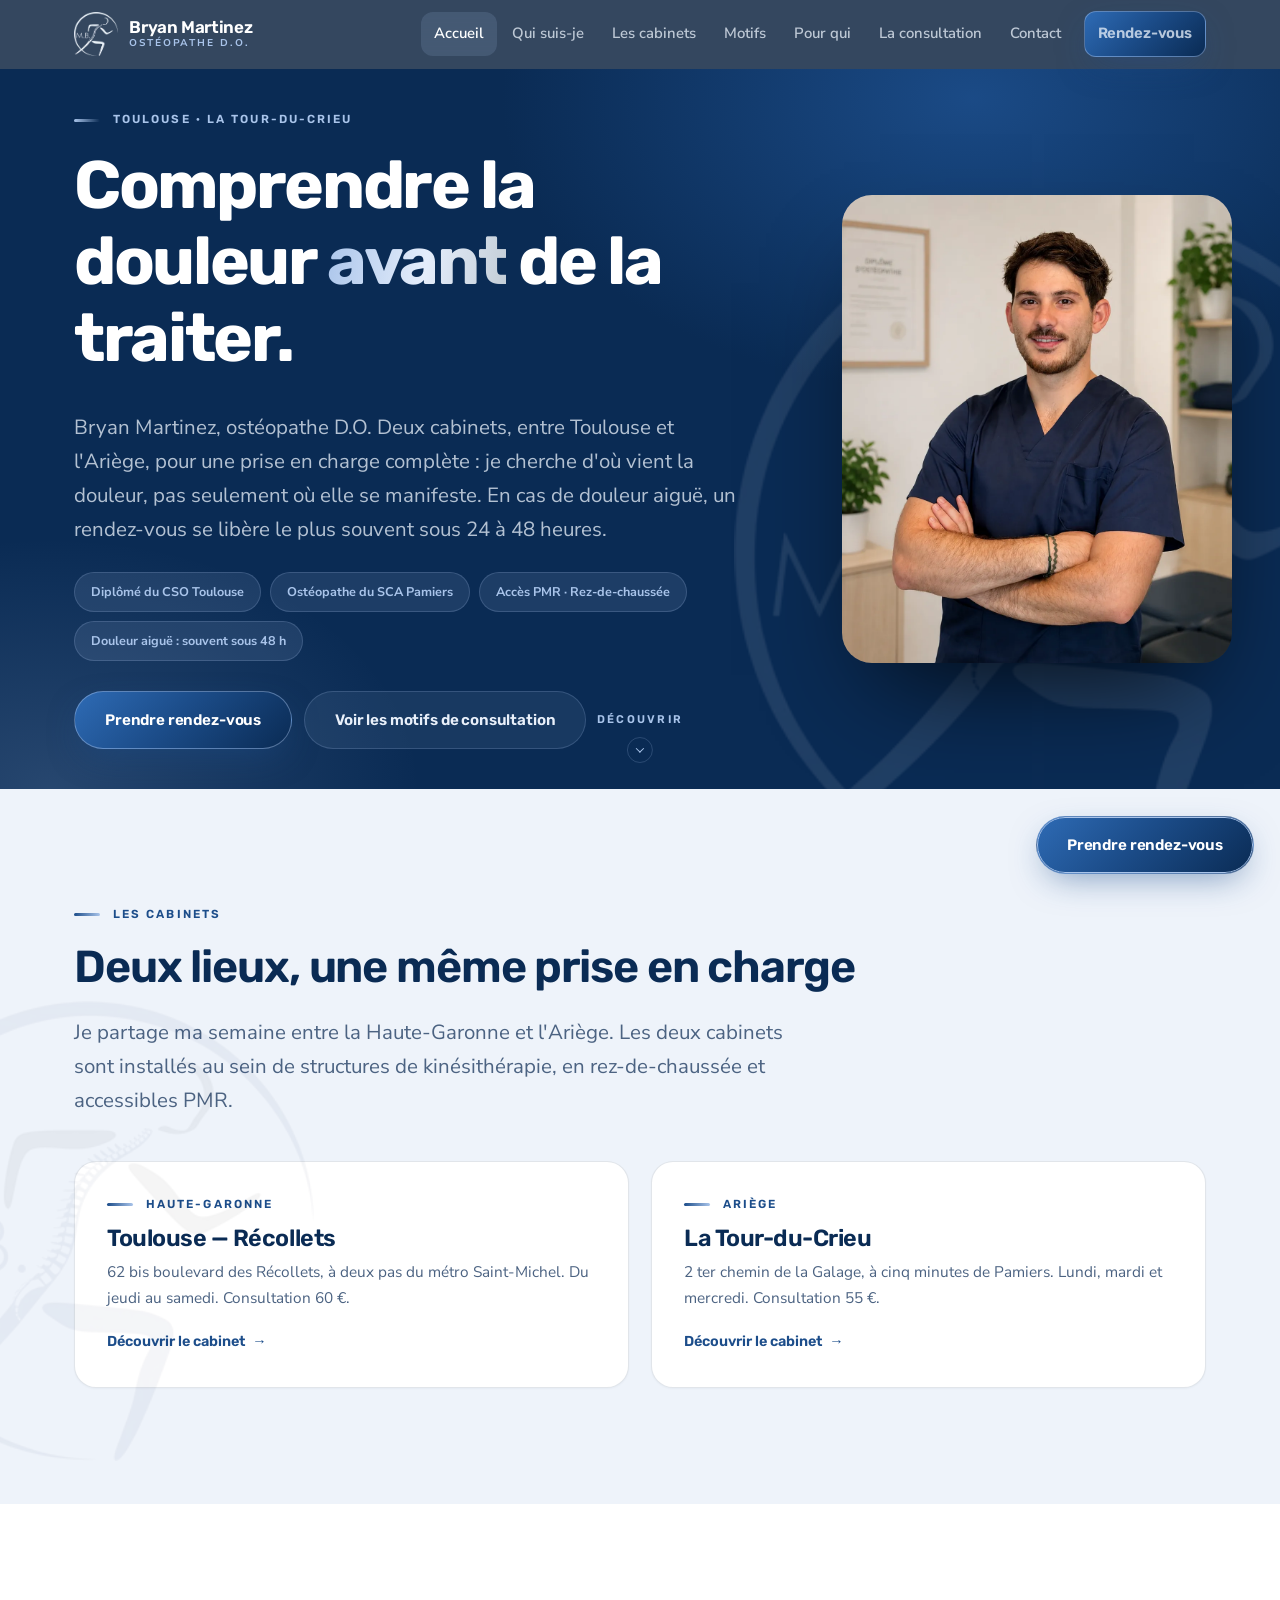
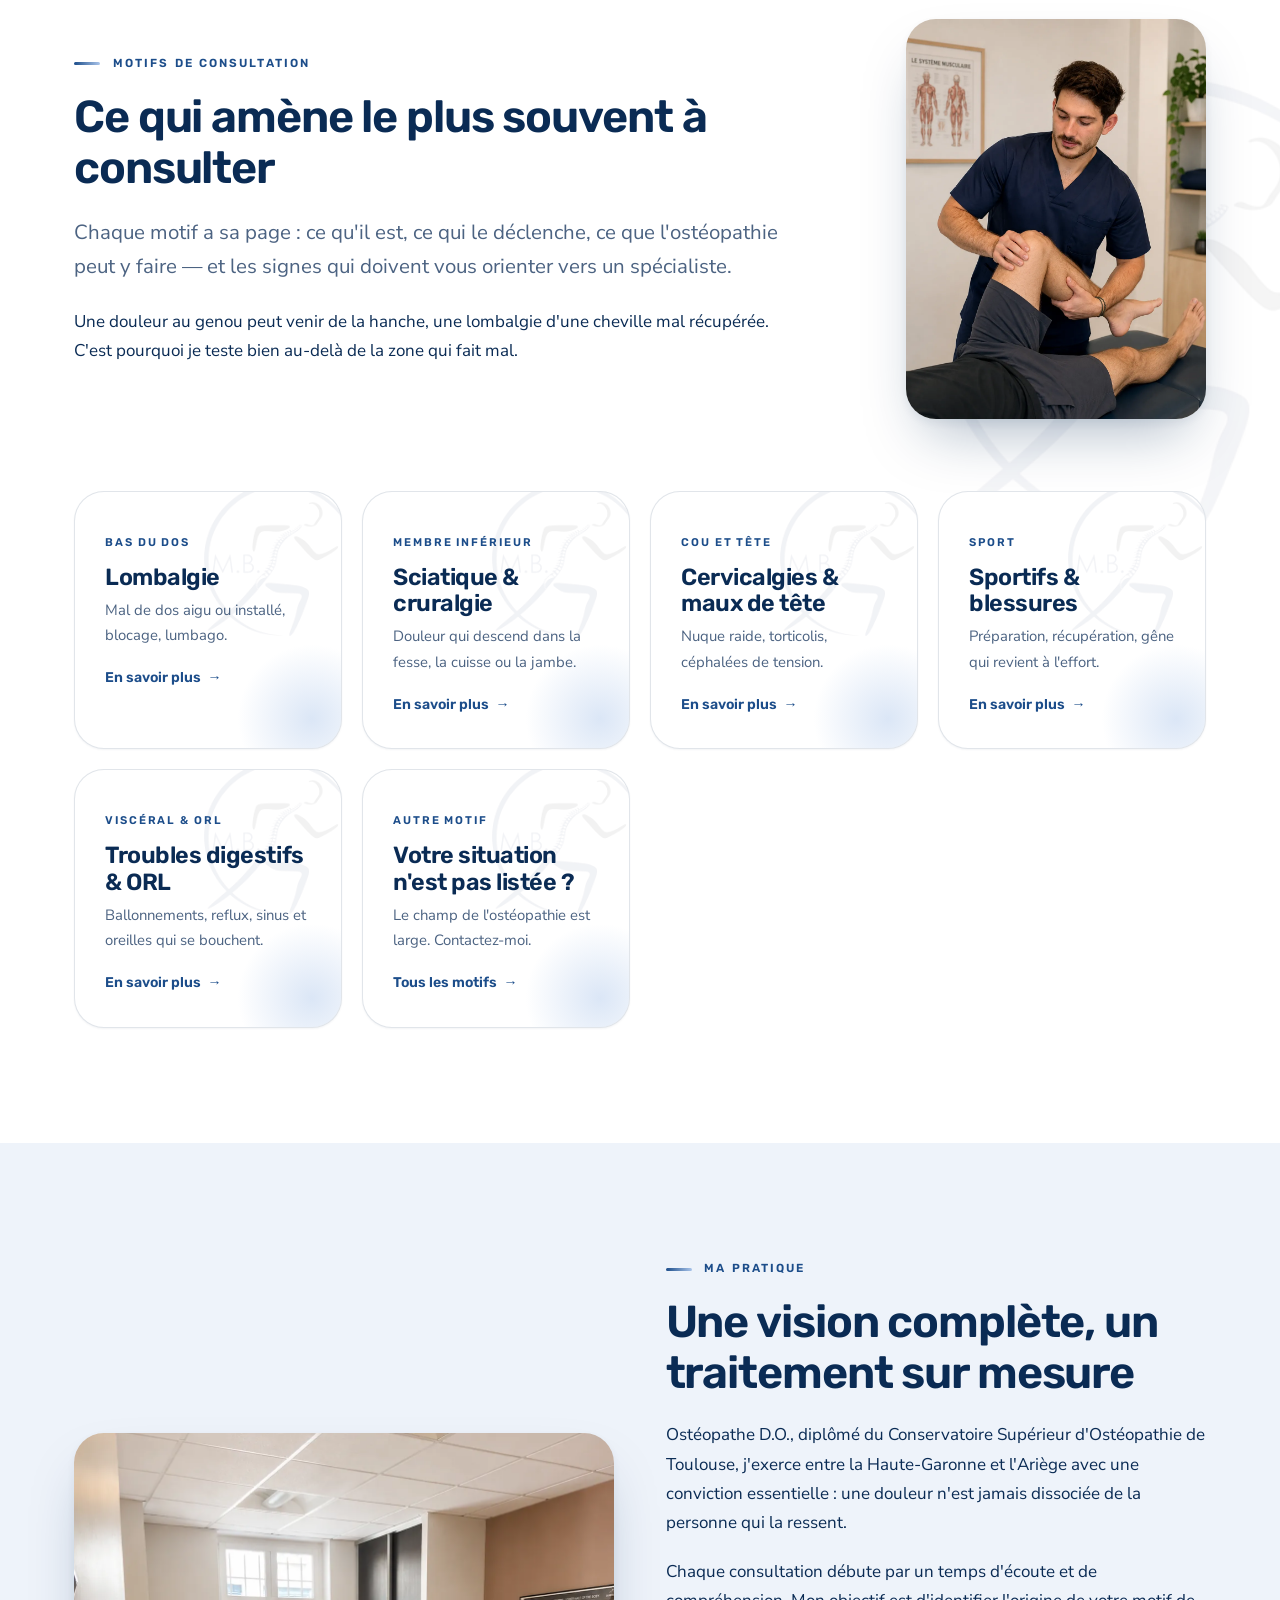
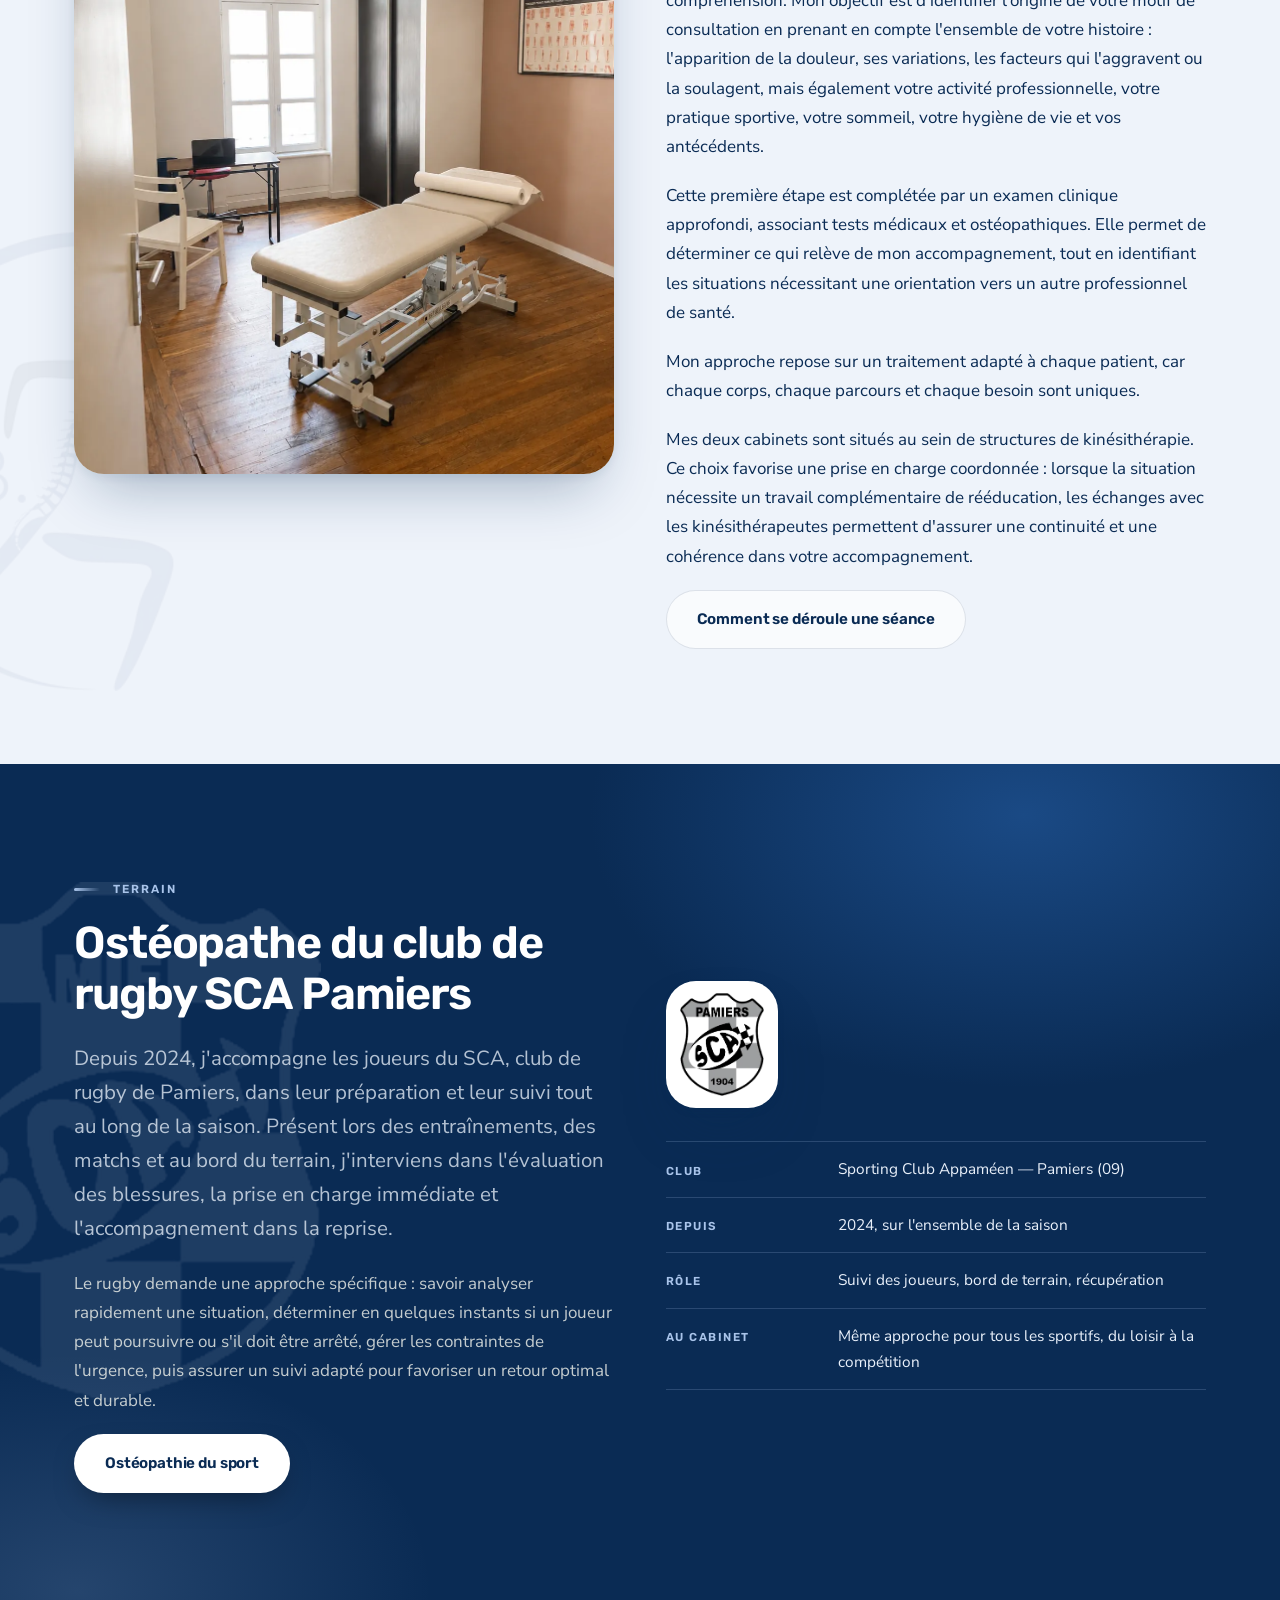
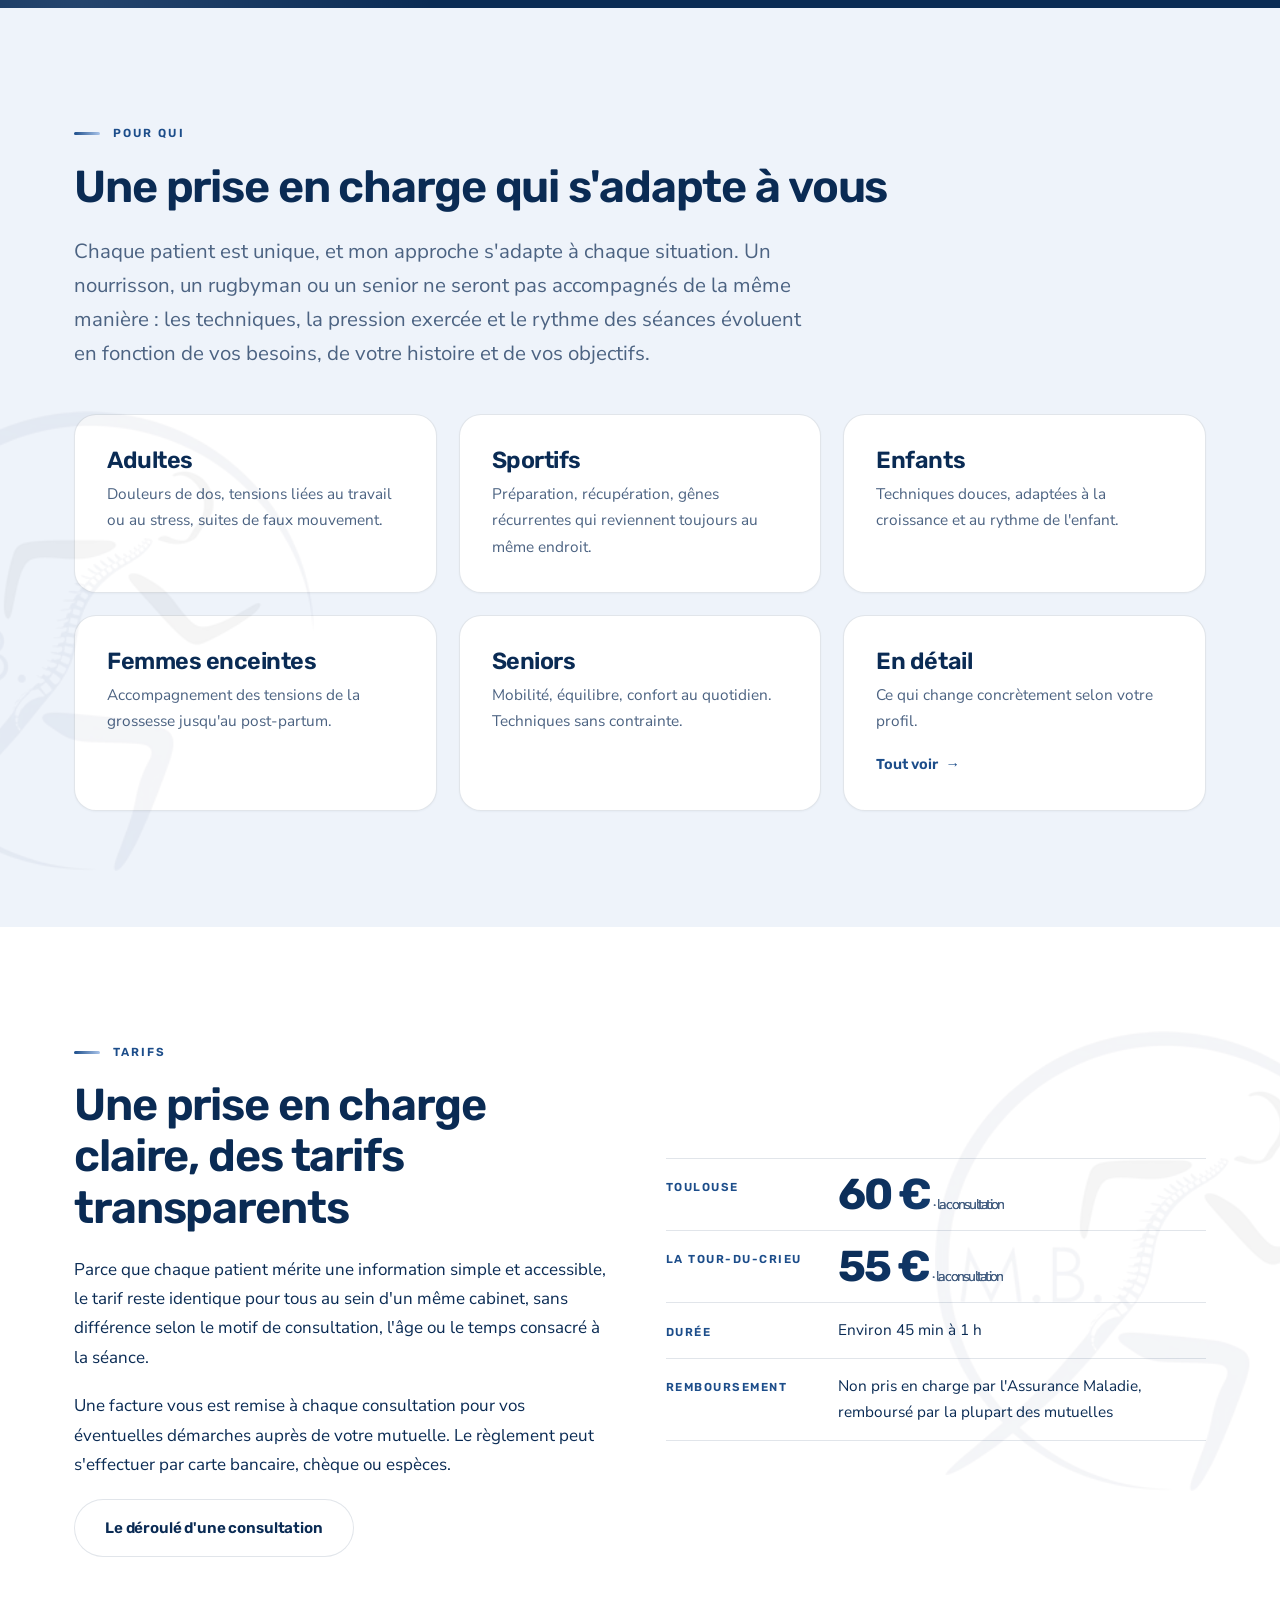
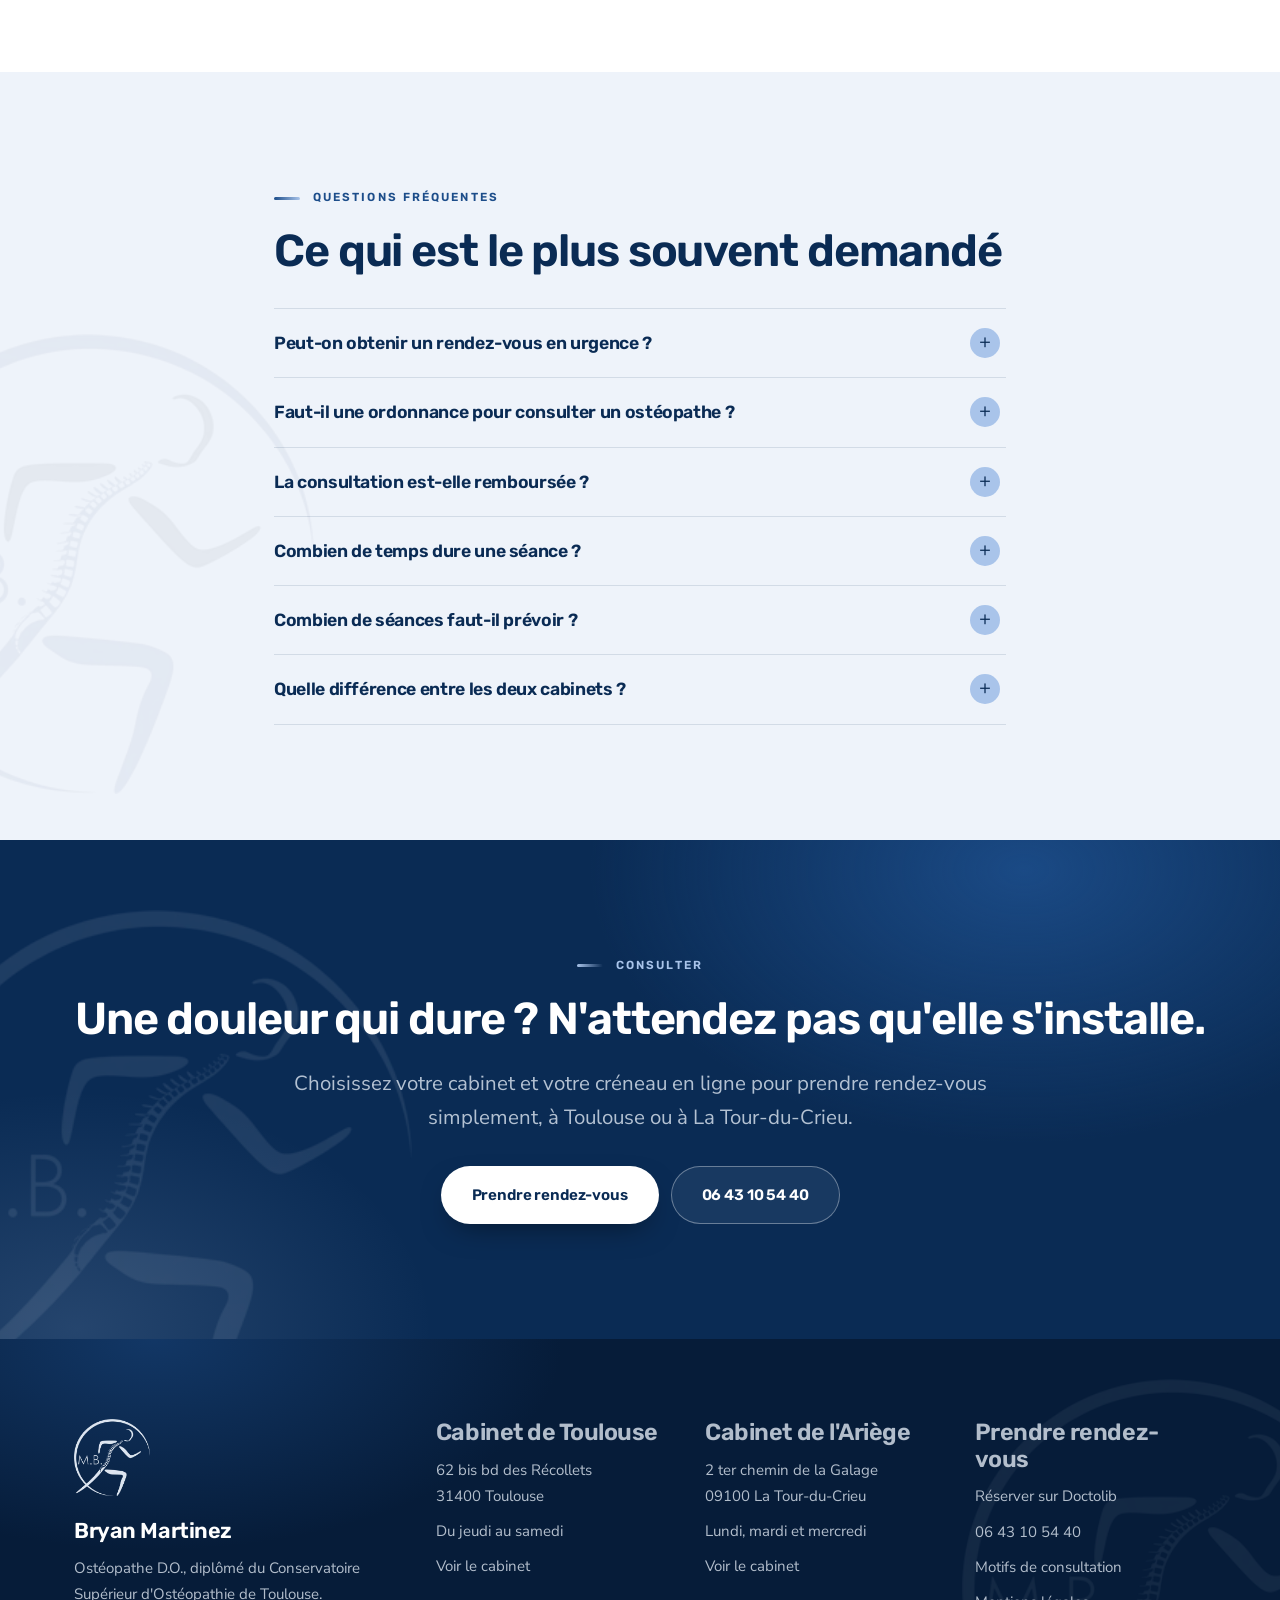
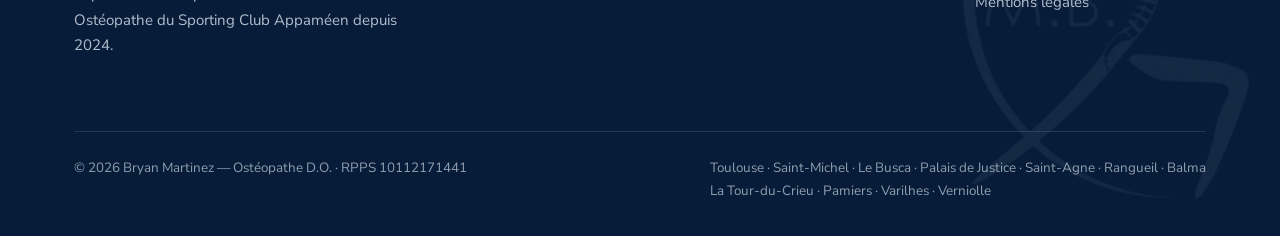
==== commit 61d4de91: "Add files via upload" ====
--- a/index.html
+++ b/index.html
@@ -4,8 +4,8 @@
 <meta charset="utf-8">
 <meta name="viewport" content="width=device-width, initial-scale=1">
 <title>Ostéopathe à Toulouse et La Tour-du-Crieu | Bryan Martinez D.O.</title>
-<meta name="description" content="Ostéopathe D.O. à Toulouse (Récollets) et La Tour-du-Crieu (09). Rendez-vous en ligne, souvent sous 24 à 48 h en cas de douleur aiguë. Ostéopathe du SCA Pamiers.">
-<link rel="canonical" href="https://bryanmartinez-osteopathe.fr/index.html">
+<meta name="description" content="Bryan Martinez, ostéopathe D.O. à Toulouse Saint-Michel et La Tour-du-Crieu (09). Rendez-vous en ligne, souvent sous 24-48 h. Ostéopathe du SCA Pamiers.">
+<link rel="canonical" href="https://bryanmartinez-osteopathe.fr/">
 <meta name="robots" content="index, follow, max-snippet:-1, max-image-preview:large">
 <meta name="author" content="Bryan Martinez">
 <meta name="geo.region" content="FR-OCC">
@@ -14,8 +14,8 @@
 <meta property="og:locale" content="fr_FR">
 <meta property="og:site_name" content="Bryan Martinez — Ostéopathe D.O.">
 <meta property="og:title" content="Ostéopathe à Toulouse et La Tour-du-Crieu | Bryan Martinez D.O.">
-<meta property="og:description" content="Ostéopathe D.O. à Toulouse (Récollets) et La Tour-du-Crieu (09). Rendez-vous en ligne, souvent sous 24 à 48 h en cas de douleur aiguë. Ostéopathe du SCA Pamiers.">
-<meta property="og:url" content="https://bryanmartinez-osteopathe.fr/index.html">
+<meta property="og:description" content="Bryan Martinez, ostéopathe D.O. à Toulouse Saint-Michel et La Tour-du-Crieu (09). Rendez-vous en ligne, souvent sous 24-48 h. Ostéopathe du SCA Pamiers.">
+<meta property="og:url" content="https://bryanmartinez-osteopathe.fr/">
 <meta property="og:image" content="https://bryanmartinez-osteopathe.fr/assets/bryan-martinez-osteopathe.jpg">
 <meta name="twitter:card" content="summary_large_image">
 
@@ -39,7 +39,7 @@
   "telephone":"+33643105440",
   "alumniOf":{"@type":"CollegeOrUniversity","name":"Conservatoire Supérieur d'Ostéopathie de Toulouse"},
   "identifier":{"@type":"PropertyValue","name":"RPPS","value":"10112171441"},
-  "areaServed":["Toulouse","Balma","Rangueil","La Tour-du-Crieu","Pamiers","Varilhes","Verniolle"],
+  "areaServed":["Toulouse","Saint-Michel","Le Busca","Palais de Justice","Saint-Agne","Rangueil","Balma","La Tour-du-Crieu","Pamiers","Varilhes","Verniolle","Saint-Jean-du-Falga"],
   "worksFor":[{"@id":"https://bryanmartinez-osteopathe.fr/#cabinet-toulouse"},{"@id":"https://bryanmartinez-osteopathe.fr/#cabinet-latourducrieu"}],
   "memberOf":{"@type":"SportsTeam","name":"Sporting Club Appaméen","location":"Pamiers, Ariège"},
   "knowsAbout":["Ostéopathie","Lombalgie","Sciatique","Cervicalgie","Ostéopathie du sport","Ostéopathie viscérale"],
@@ -355,7 +355,7 @@
         Ostéopathe du Sporting Club Appaméen depuis 2024.</p>
       </div>
       <div>
-        <h4>Cabinet de Toulouse</h4>
+        <h3>Cabinet de Toulouse</h3>
         <ul>
           <li>62 bis bd des Récollets<br>31400 Toulouse</li>
           <li>Du jeudi au samedi</li>
@@ -363,7 +363,7 @@
         </ul>
       </div>
       <div>
-        <h4>Cabinet de l'Ariège</h4>
+        <h3>Cabinet de l'Ariège</h3>
         <ul>
           <li>2 ter chemin de la Galage<br>09100 La Tour-du-Crieu</li>
           <li>Lundi, mardi et mercredi</li>
@@ -371,7 +371,7 @@
         </ul>
       </div>
       <div>
-        <h4>Prendre rendez-vous</h4>
+        <h3>Prendre rendez-vous</h3>
         <ul>
           <li><a href="https://www.doctolib.fr/osteopathe/toulouse/bryan-martinez" target="_blank" rel="noopener">Réserver sur Doctolib</a></li>
           <li><a href="tel:+33643105440">06 43 10 54 40</a></li>
